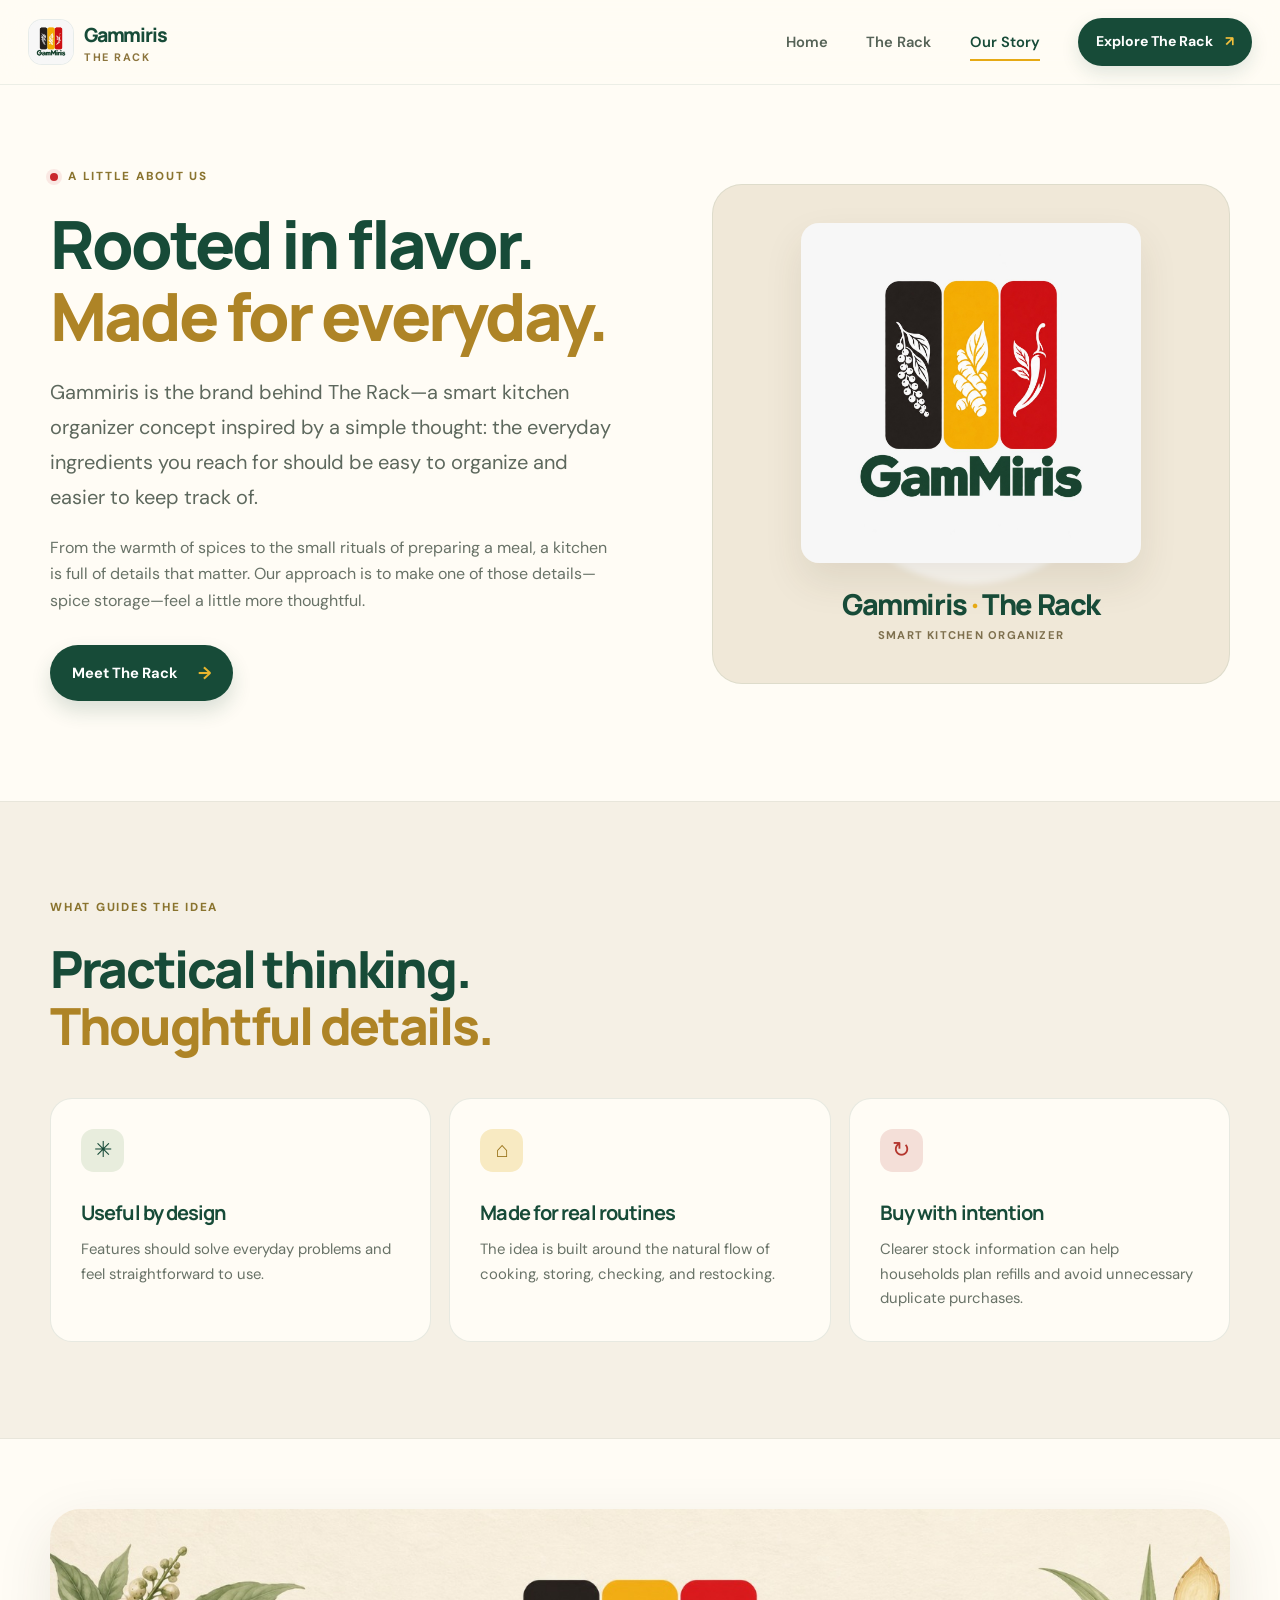
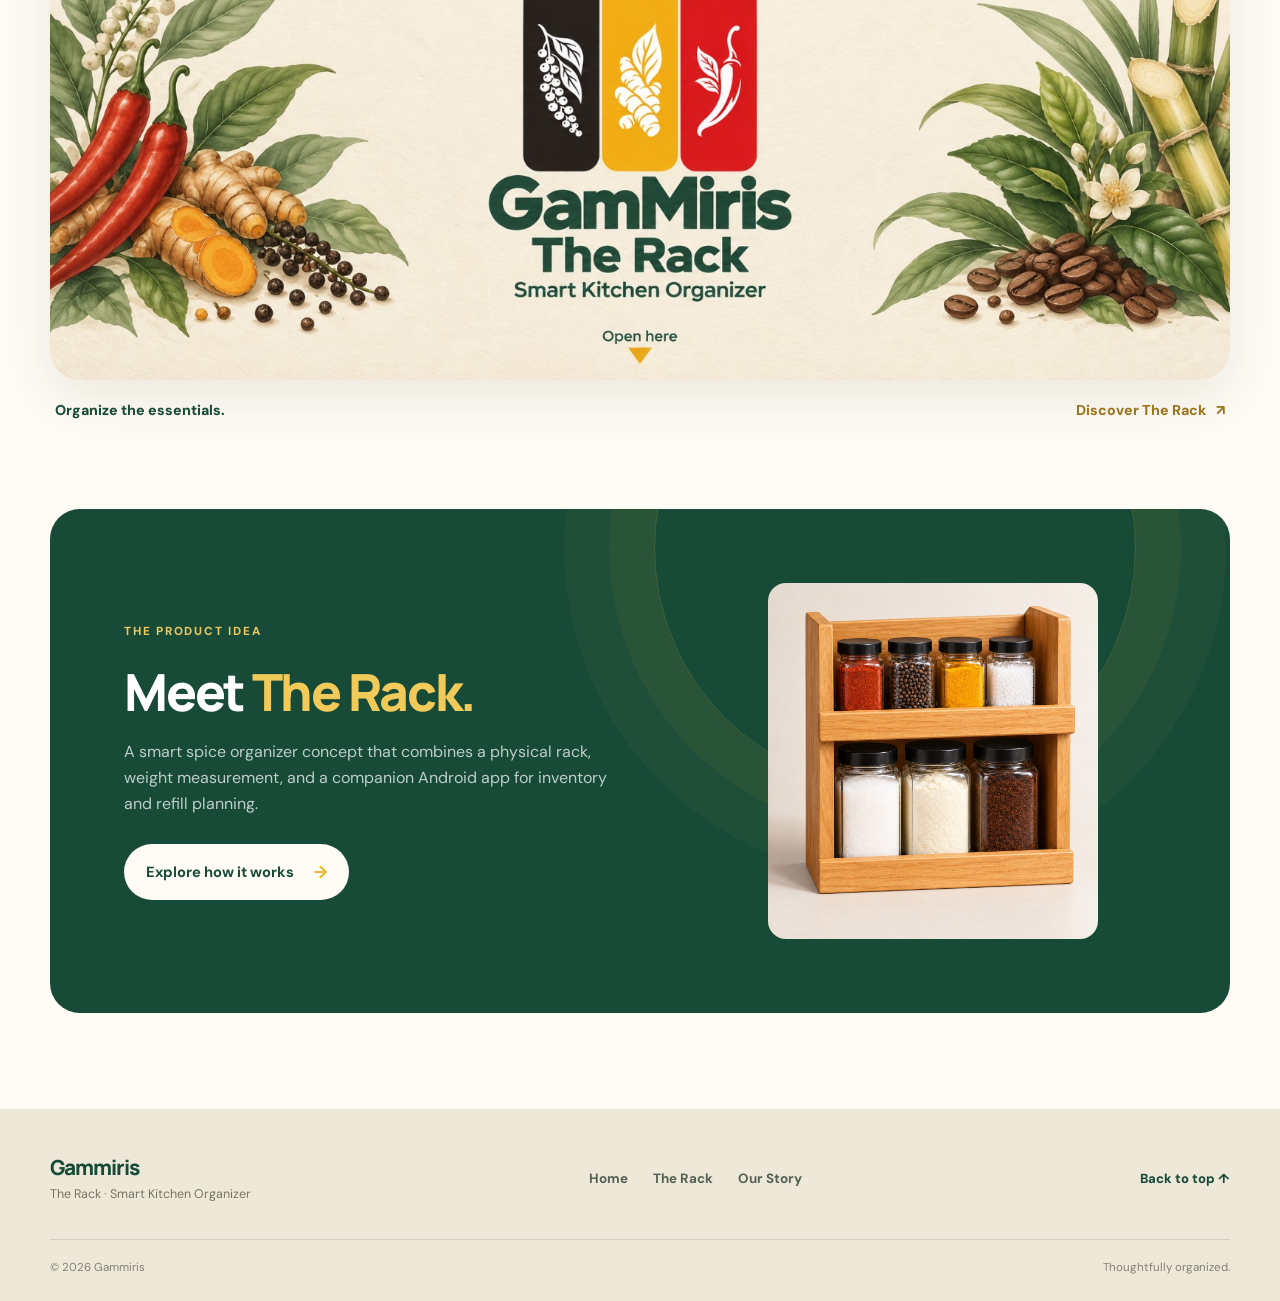
==== about.html @ 61600fb3 "Add Gammiris website" ====
<!doctype html>
<html lang="en">
<head>
  <meta charset="utf-8">
  <meta name="viewport" content="width=device-width, initial-scale=1">
  <meta name="theme-color" content="#f5f0e5">
  <meta name="description" content="Get to know Gammiris, the brand behind The Rack, a thoughtful smart kitchen organizer concept.">
  <title>Our Story — Gammiris | The Rack</title>
  <link rel="icon" type="image/jpeg" href="assets/gammiris-logo.jpeg">
  <link rel="preconnect" href="https://fonts.googleapis.com">
  <link rel="preconnect" href="https://fonts.gstatic.com" crossorigin>
  <link href="https://fonts.googleapis.com/css2?family=DM+Sans:wght@400;500;600;700&family=Manrope:wght@400;500;600;700;800&display=swap" rel="stylesheet">
  <link rel="stylesheet" href="styles.css">
  <script src="script.js" defer></script>
</head>
<body>
  <a class="skip-link" href="#main">Skip to content</a>
  <header class="site-header"><div class="nav-shell"><a class="brand" href="index.html" aria-label="Gammiris, home"><span class="brand-symbol"><img src="assets/gammiris-logo.jpeg" alt="" /></span><span class="brand-copy"><strong>Gammiris</strong><small>The Rack</small></span></a><button class="menu-toggle" type="button" aria-label="Open navigation" aria-expanded="false" aria-controls="site-nav"><span></span><span></span></button><nav class="site-nav" id="site-nav" aria-label="Main navigation"><a class="nav-link" href="index.html">Home</a><a class="nav-link" href="product.html">The Rack</a><a class="nav-link active" aria-current="page" href="about.html">Our Story</a><a class="nav-cta" href="product.html">Explore The Rack <span aria-hidden="true">↗</span></a></nav></div></header>

  <main id="main">
    <section class="story-hero container section-space">
      <div class="story-copy reveal"><p class="eyebrow"><span class="eyebrow-dot"></span> A little about us</p><h1>Rooted in flavor.<br><em>Made for everyday.</em></h1><p class="lead">Gammiris is the brand behind The Rack—a smart kitchen organizer concept inspired by a simple thought: the everyday ingredients you reach for should be easy to organize and easier to keep track of.</p><p>From the warmth of spices to the small rituals of preparing a meal, a kitchen is full of details that matter. Our approach is to make one of those details—spice storage—feel a little more thoughtful.</p><a class="button button-primary" href="product.html">Meet The Rack <span aria-hidden="true">→</span></a></div>
      <div class="story-logo-card reveal"><span class="logo-glow"></span><img src="assets/gammiris-logo.jpeg" alt="Gammiris brand logo with black, golden yellow and red panels and spice-inspired illustrations"><p>Gammiris <span>·</span> The Rack</p><small>Smart Kitchen Organizer</small></div>
    </section>

    <section class="values-section"><div class="container section-space"><div class="section-heading reveal"><p class="eyebrow">What guides the idea</p><h2>Practical thinking.<br><em>Thoughtful details.</em></h2></div><div class="values-grid"><article class="value-card reveal"><span class="value-symbol">✳</span><h3>Useful by design</h3><p>Features should solve everyday problems and feel straightforward to use.</p></article><article class="value-card reveal"><span class="value-symbol">⌂</span><h3>Made for real routines</h3><p>The idea is built around the natural flow of cooking, storing, checking, and restocking.</p></article><article class="value-card reveal"><span class="value-symbol">↻</span><h3>Buy with intention</h3><p>Clearer stock information can help households plan refills and avoid unnecessary duplicate purchases.</p></article></div></div></section>

    <section class="story-banner container section-space reveal"><img src="assets/gammiris-banner.jpeg" alt="Gammiris — The Rack, surrounded by botanical and spice illustrations"><div class="story-banner-caption"><span>Organize the essentials.</span><a href="product.html">Discover The Rack <span aria-hidden="true">↗</span></a></div></section>

    <section class="closing-section container section-space reveal"><div class="closing-card closing-card-simple"><div class="closing-copy"><p class="eyebrow eyebrow-light">The product idea</p><h2>Meet <em>The Rack.</em></h2><p>A smart spice organizer concept that combines a physical rack, weight measurement, and a companion Android app for inventory and refill planning.</p><a class="button button-light" href="product.html#how-it-works">Explore how it works <span aria-hidden="true">→</span></a></div><div class="closing-product"><img src="assets/the-rack.jpeg" alt="Wooden spice rack with clear spice jars"></div></div></section>
  </main>

  <footer class="site-footer"><div class="container footer-main"><a class="footer-brand" href="index.html"><strong>Gammiris</strong><span>The Rack · Smart Kitchen Organizer</span></a><nav class="footer-nav" aria-label="Footer navigation"><a href="index.html">Home</a><a href="product.html">The Rack</a><a href="about.html">Our Story</a></nav><a class="back-top" href="#main">Back to top ↑</a></div><div class="container footer-bottom"><span>© <span data-year></span> Gammiris</span><span>Thoughtfully organized.</span></div></footer>
</body>
</html>
---- styles.css ----
:root {
  --cream: #f5f0e5;
  --paper: #fffcf5;
  --paper-deep: #eee5d3;
  --green: #174b38;
  --green-2: #2d6c4c;
  --leaf: #6f8a51;
  --gold: #e6a914;
  --red: #c9272c;
  --ink: #1f2d24;
  --muted: #687267;
  --line: rgba(23, 75, 56, .15);
  --shadow: 0 18px 55px rgba(54, 46, 29, .10);
  --radius-xl: 30px;
  --radius-lg: 22px;
  --container: 1180px;
}

* { box-sizing: border-box; }
html { scroll-behavior: smooth; scroll-padding-top: 100px; }
body { margin: 0; color: var(--ink); background: var(--paper); font-family: 'DM Sans', sans-serif; font-size: 16px; line-height: 1.65; -webkit-font-smoothing: antialiased; }
img { display: block; max-width: 100%; }
a { color: inherit; text-decoration: none; }
button, a { -webkit-tap-highlight-color: transparent; }
button { font: inherit; }
::selection { color: white; background: var(--green); }
.container { width: min(var(--container), calc(100% - 56px)); margin-inline: auto; }
.section-space { padding-block: 96px; }
.skip-link { position: fixed; z-index: 1000; top: 10px; left: 10px; padding: 12px 16px; color: white; background: var(--green); border-radius: 8px; transform: translateY(-150%); }
.skip-link:focus { transform: translateY(0); }

/* Navigation */
.site-header { position: sticky; z-index: 100; top: 0; background: rgba(255,252,245,.91); border-bottom: 1px solid rgba(23,75,56,.08); backdrop-filter: blur(18px); }
.nav-shell { width: min(1320px, calc(100% - 56px)); min-height: 84px; margin-inline: auto; display: flex; align-items: center; justify-content: space-between; gap: 28px; }
.brand { display: inline-flex; align-items: center; gap: 10px; min-width: max-content; }
.brand-symbol { width: 46px; height: 46px; overflow: hidden; display: grid; place-items: center; background: white; border-radius: 14px; border: 1px solid rgba(23,75,56,.1); }
.brand-symbol img { width: 100%; height: 100%; object-fit: cover; }
.brand-copy { display: grid; line-height: 1.18; }
.brand-copy strong { font: 800 1.22rem 'Manrope', sans-serif; color: var(--green); letter-spacing: -.06em; }
.brand-copy small { margin-top: 3px; color: #8c753d; font-weight: 700; font-size: .68rem; letter-spacing: .14em; text-transform: uppercase; }
.site-nav { display: flex; align-items: center; gap: clamp(20px, 3vw, 42px); }
.nav-link { position: relative; padding-block: 9px; color: #566357; font-weight: 600; font-size: .92rem; transition: color .2s ease; }
.nav-link::after { content: ''; position: absolute; height: 2px; left: 0; right: 100%; bottom: 2px; background: var(--gold); transition: right .25s ease; }
.nav-link:hover, .nav-link.active { color: var(--green); }
.nav-link:hover::after, .nav-link.active::after { right: 0; }
.nav-cta { display: inline-flex; align-items: center; gap: 12px; background: var(--green); color: white; padding: 12px 18px; border-radius: 999px; font-size: .88rem; font-weight: 700; box-shadow: 0 7px 18px rgba(23,75,56,.13); transition: transform .2s ease, background .2s ease; }
.nav-cta:hover { transform: translateY(-2px); background: #0f3e2e; }
.nav-cta span { color: #f2bf3c; }
.menu-toggle { display: none; width: 46px; height: 46px; border: 1px solid var(--line); border-radius: 50%; background: var(--paper); cursor: pointer; padding: 0; }
.menu-toggle span { display: block; width: 18px; height: 2px; background: var(--green); margin: 5px auto; transition: transform .2s ease; }

/* Type and shared UI */
h1, h2, h3, p { margin-top: 0; }
h1, h2, h3 { font-family: 'Manrope', sans-serif; letter-spacing: -.045em; }
h1 { margin-bottom: 24px; color: var(--green); font-size: clamp(2.7rem, 5.2vw, 5.1rem); line-height: 1.07; font-weight: 800; }
h2 { color: var(--green); font-size: clamp(2.15rem, 4vw, 3.55rem); line-height: 1.12; font-weight: 800; margin-bottom: 18px; }
h3 { color: var(--green); font-size: 1.25rem; line-height: 1.25; margin-bottom: 12px; }
h1 em, h2 em { font-style: normal; color: #ae8426; }
.lead { max-width: 600px; color: #5d685d; font-size: clamp(1.08rem, 1.6vw, 1.25rem); line-height: 1.75; }
.eyebrow { display: flex; align-items: center; gap: 10px; margin-bottom: 22px; color: #8a742f; text-transform: uppercase; font-size: .73rem; font-weight: 800; letter-spacing: .15em; }
.eyebrow-dot { display: inline-block; width: 8px; height: 8px; background: var(--red); border-radius: 50%; box-shadow: 0 0 0 4px rgba(201,39,44,.09); }
.button-row { display: flex; flex-wrap: wrap; align-items: center; gap: 22px; margin-top: 30px; }
.button { display: inline-flex; min-height: 52px; align-items: center; justify-content: center; gap: 20px; padding: 14px 22px; border-radius: 999px; font-weight: 700; font-size: .92rem; transition: transform .2s ease, box-shadow .2s ease, background .2s ease; }
.button:hover { transform: translateY(-3px); }
.button-primary { color: white; background: var(--green); box-shadow: 0 10px 20px rgba(23,75,56,.16); }
.button-primary:hover { background: #103e2d; box-shadow: 0 14px 25px rgba(23,75,56,.2); }
.button-primary span, .button-light span { color: #e8b62e; font-size: 1.08rem; }
.button-light { color: var(--green); background: var(--paper); }
.button-light:hover { box-shadow: 0 12px 26px rgba(0,0,0,.15); }
.text-link { display: inline-flex; align-items: center; gap: 9px; color: var(--green); font-weight: 700; font-size: .93rem; }
.text-link span { transition: transform .2s ease; }
.text-link:hover span { transform: translate(3px,-3px); }
.micro-note { display: flex; align-items: center; gap: 12px; margin-top: 42px; color: #838576; font-size: .76rem; letter-spacing: .015em; }
.micro-line { width: 34px; height: 1px; background: var(--gold); }

/* Home */
.masthead { padding-top: 24px; }
.banner-link { position: relative; display: block; overflow: hidden; border-radius: var(--radius-xl); background: var(--cream); box-shadow: var(--shadow); isolation: isolate; }
.banner-image { width: 100%; height: auto; }
.banner-link::after { content: ''; position: absolute; inset: 0; border: 1px solid rgba(255,255,255,.55); border-radius: inherit; pointer-events: none; }
.banner-hint { position: absolute; right: 18px; bottom: 16px; display: inline-flex; align-items: center; gap: 10px; border: 1px solid rgba(23,75,56,.1); border-radius: 999px; background: rgba(255,252,245,.9); padding: 9px 14px; color: var(--green); font-size: .78rem; font-weight: 700; opacity: 0; transform: translateY(5px); transition: opacity .2s, transform .2s; }
.banner-link:hover .banner-hint, .banner-link:focus-visible .banner-hint { opacity: 1; transform: translateY(0); }
.intro-section { display: grid; grid-template-columns: 1.04fr .96fr; align-items: center; gap: clamp(42px, 7vw, 100px); }
.intro-copy { padding-block: 14px; }
.intro-visual { position: relative; min-height: 490px; display: grid; place-items: center; }
.visual-wash { position: absolute; width: 82%; height: 85%; border-radius: 48% 52% 43% 57% / 44% 39% 61% 56%; background: #e8dec9; transform: rotate(-7deg); }
.rack-cutout { position: relative; z-index: 1; width: 100%; max-height: 510px; object-fit: contain; border-radius: 18px; mix-blend-mode: multiply; }
.image-caption { position: absolute; z-index: 2; right: -5px; bottom: 24px; display: flex; align-items: center; gap: 12px; padding: 14px 20px 14px 14px; background: var(--paper); border: 1px solid rgba(23,75,56,.08); border-radius: 16px; box-shadow: var(--shadow); }
.caption-mark { width: 37px; height: 37px; display: grid; place-items: center; color: var(--green); background: #e9eddc; border-radius: 11px; font-size: 1.25rem; }
.image-caption strong, .image-caption small { display: block; }
.image-caption strong { color: var(--green); font-size: .88rem; }
.image-caption small { color: var(--muted); font-size: .73rem; }
.features-band { background: var(--cream); border-block: 1px solid rgba(23,75,56,.06); }
.section-heading { max-width: 650px; margin-bottom: 44px; }
.section-heading > p:last-child { max-width: 500px; color: var(--muted); font-size: 1.06rem; margin-bottom: 0; }
.feature-grid { display: grid; grid-template-columns: repeat(3, 1fr); gap: 18px; }
.feature-card { position: relative; min-height: 330px; padding: 30px; background: var(--paper); border: 1px solid rgba(23,75,56,.1); border-radius: var(--radius-lg); overflow: hidden; transition: transform .25s ease, box-shadow .25s ease; }
.feature-card:hover { transform: translateY(-6px); box-shadow: var(--shadow); }
.feature-number { position: absolute; top: 25px; right: 27px; color: #c0bba9; font-size: .75rem; font-weight: 800; letter-spacing: .12em; }
.feature-icon { position: relative; width: 54px; height: 54px; margin-bottom: 32px; border-radius: 17px; background: #eaf0df; }
.feature-icon::before, .feature-icon::after, .feature-icon span { content: ''; position: absolute; display: block; border: 2px solid var(--green-2); }
.icon-scale::before { width: 26px; height: 23px; bottom: 12px; left: 12px; border-radius: 5px 5px 8px 8px; }
.icon-scale::after { width: 15px; height: 8px; top: 12px; left: 17px; border-radius: 8px 8px 0 0; border-bottom: 0; }
.icon-scale span { width: 2px; height: 7px; border: 0; background: var(--gold); left: 26px; top: 17px; transform: rotate(30deg); }
.icon-bell::before { width: 19px; height: 23px; left: 16px; top: 13px; border-radius: 12px 12px 5px 5px; }
.icon-bell::after { width: 27px; height: 3px; left: 13px; bottom: 11px; border-radius: 3px; background: var(--green-2); }
.icon-bell span { width: 6px; height: 6px; bottom: 7px; left: 24px; border-radius: 50%; background: var(--gold); }
.icon-list::before { width: 26px; height: 30px; top: 11px; left: 14px; border-radius: 4px; }
.icon-list::after { width: 12px; height: 2px; left: 21px; top: 21px; background: var(--gold); border: 0; box-shadow: 0 7px 0 var(--gold), 0 14px 0 var(--gold); }
.icon-list span { width: 3px; height: 2px; left: 18px; top: 21px; border: 0; background: var(--green-2); box-shadow: 0 7px 0 var(--green-2), 0 14px 0 var(--green-2); }
.feature-card p { color: var(--muted); font-size: .93rem; }
.card-link { display: inline-flex; align-items: center; gap: 12px; margin-top: 10px; color: var(--green); font-size: .84rem; font-weight: 800; }
.card-link span { color: #a87c15; transition: transform .2s ease; }
.card-link:hover span { transform: translateX(4px); }
.closing-section { padding-top: 76px; }
.closing-card { position: relative; display: grid; grid-template-columns: 1.15fr .85fr; align-items: center; gap: 28px; overflow: hidden; min-height: 390px; padding: clamp(32px, 5.8vw, 76px); color: white; background: var(--green); border-radius: var(--radius-xl); }
.closing-card::before { content: ''; position: absolute; width: 480px; height: 480px; right: 8%; top: -40%; border-radius: 50%; border: 1px solid rgba(242,191,60,.19); box-shadow: 0 0 0 45px rgba(242,191,60,.045), 0 0 0 90px rgba(242,191,60,.035); }
.closing-copy { position: relative; z-index: 2; max-width: 560px; }
.eyebrow-light { color: #eac65d; }
.closing-copy h2 { color: white; }
.closing-copy h2 em { color: #f2ca59; }
.closing-copy p:not(.eyebrow) { max-width: 510px; color: rgba(255,255,255,.72); }
.closing-copy .button { margin-top: 10px; }
.closing-art { position: relative; z-index: 1; min-height: 245px; display: grid; place-items: center; }
.closing-art img { z-index: 2; width: min(230px, 82%); border-radius: 26px; box-shadow: 0 20px 40px rgba(0,0,0,.22); transform: rotate(4deg); }
.art-circle { position: absolute; display: block; border: 1px solid rgba(255,255,255,.22); border-radius: 50%; }
.circle-one { width: 250px; height: 250px; }
.circle-two { width: 190px; height: 190px; border-color: rgba(242,191,60,.42); }
.art-leaf { position: absolute; color: #eac65d; font-size: 1.6rem; }
.leaf-one { top: 7px; right: 13%; }
.leaf-two { bottom: 22px; left: 10%; color: #e8754e; }

/* Product */
.product-hero { display: grid; grid-template-columns: .93fr 1.07fr; align-items: center; gap: clamp(40px, 7vw, 90px); padding-top: 76px; padding-bottom: 90px; }
.product-hero-copy .lead { max-width: 500px; }
.product-hero-image { position: relative; min-height: 500px; display: grid; place-items: center; }
.image-blob { position: absolute; width: 92%; height: 88%; border-radius: 47% 53% 55% 45% / 43% 45% 55% 57%; background: #efe5d3; transform: rotate(5deg); }
.product-hero-image > img { position: relative; z-index: 1; width: 100%; max-height: 590px; object-fit: contain; mix-blend-mode: multiply; border-radius: 14px; }
.floating-note { position: absolute; z-index: 3; left: -18px; bottom: 30px; display: flex; align-items: center; gap: 11px; padding: 15px 19px; border-radius: 16px; background: rgba(255,252,245,.97); border: 1px solid rgba(23,75,56,.1); box-shadow: var(--shadow); }
.note-dot { width: 10px; height: 10px; flex: none; background: #75a34c; border-radius: 50%; box-shadow: 0 0 0 5px rgba(117,163,76,.12); }
.floating-note strong, .floating-note small { display: block; }
.floating-note strong { color: var(--green); font-size: .86rem; }
.floating-note small { color: var(--muted); font-size: .72rem; }
.product-points { display: grid; gap: 10px; margin-top: 34px; color: #59695a; font-size: .88rem; font-weight: 600; }
.product-points span { display: flex; align-items: center; gap: 10px; }
.product-points i { display: grid; place-items: center; width: 21px; height: 21px; border-radius: 50%; font-style: normal; font-size: .7rem; color: var(--green); background: #e4ebd7; }
.product-feature-section { background: var(--cream); border-block: 1px solid rgba(23,75,56,.06); }
.centered { margin-inline: auto; text-align: center; }
.centered .eyebrow { justify-content: center; }
.centered > p:last-child { margin-inline: auto; }
.product-feature-grid { display: grid; grid-template-columns: repeat(3,1fr); border: 1px solid var(--line); border-radius: var(--radius-lg); overflow: hidden; background: rgba(255,252,245,.5); }
.product-feature { position: relative; padding: 34px clamp(22px, 3vw, 40px) 40px; min-height: 310px; }
.product-feature + .product-feature { border-left: 1px solid var(--line); }
.large-index { color: #b79b5e; font-weight: 800; letter-spacing: .1em; font-size: .74rem; }
.minimal-symbol { display: grid; place-items: center; width: 56px; height: 56px; margin-block: 27px; color: var(--green); background: #e8eddd; border-radius: 18px; font: 700 2rem 'Manrope',sans-serif; }
.symbol-stock { color: #9a741b; background: #f8eac2; }
.symbol-list { color: #ae332d; background: #f5dfd7; }
.product-feature p { margin-bottom: 0; color: var(--muted); font-size: .92rem; }
.how-section { display: grid; grid-template-columns: .78fr 1.22fr; gap: clamp(42px, 8vw, 120px); align-items: start; }
.how-intro { position: sticky; top: 130px; }
.how-intro p:not(.eyebrow) { color: var(--muted); }
.steps-list { border-top: 1px solid var(--line); }
.step { display: grid; grid-template-columns: 54px 1fr 25px; align-items: start; gap: 22px; padding: 25px 0; border-bottom: 1px solid var(--line); }
.step-number { color: #b28a29; font-size: .77rem; font-weight: 800; letter-spacing: .1em; padding-top: 3px; }
.step h3 { margin-bottom: 7px; }
.step p { margin-bottom: 0; color: var(--muted); font-size: .94rem; }
.step-arrow { padding-top: 3px; color: var(--green); font-size: 1.3rem; }
.faq-section { background: #f3f0e8; border-block: 1px solid rgba(23,75,56,.06); }
.faq-layout { display: grid; grid-template-columns: .8fr 1.2fr; gap: clamp(40px, 8vw, 120px); align-items: start; }
.faq-heading > p:last-child { color: var(--muted); }
.faq-list { border-top: 1px solid var(--line); }
.faq-list details { border-bottom: 1px solid var(--line); }
.faq-list summary { display: flex; align-items: center; justify-content: space-between; gap: 18px; padding: 23px 0; color: var(--green); font-weight: 800; cursor: pointer; list-style: none; }
.faq-list summary::-webkit-details-marker { display: none; }
.faq-list summary span { display: grid; place-items: center; flex: none; width: 28px; height: 28px; color: var(--green); background: #e2e8d7; border-radius: 50%; font-size: 1.2rem; transition: transform .2s ease; }
.faq-list details[open] summary span { transform: rotate(45deg); }
.faq-list details p { max-width: 620px; margin: -5px 45px 23px 0; color: #637063; font-size: .94rem; }
.product-cta { padding-block: 72px 96px; }
.product-cta-inner { display: flex; align-items: center; justify-content: space-between; gap: 32px; padding: clamp(32px, 5vw, 58px); background: var(--green); border-radius: var(--radius-xl); }
.product-cta h2 { margin-bottom: 0; color: white; }
.product-cta h2 em { color: #f2ca59; }

/* Story */
.story-hero { display: grid; grid-template-columns: 1.05fr .95fr; gap: clamp(40px, 7vw, 90px); align-items: center; padding-top: 82px; padding-bottom: 100px; }
.story-copy > p:not(.eyebrow):not(.lead) { max-width: 590px; color: var(--muted); margin-top: 20px; }
.story-copy .button { margin-top: 15px; }
.story-logo-card { position: relative; display: flex; flex-direction: column; align-items: center; justify-content: center; min-height: 490px; padding: 38px; overflow: hidden; border-radius: var(--radius-xl); border: 1px solid rgba(23,75,56,.08); background: #f0e8d8; }
.logo-glow { position: absolute; width: 300px; height: 300px; border-radius: 50%; background: rgba(255,255,255,.7); filter: blur(3px); }
.story-logo-card img { position: relative; width: min(340px, 90%); border-radius: 18px; box-shadow: 0 18px 38px rgba(69,57,31,.1); }
.story-logo-card p { position: relative; margin: 21px 0 2px; color: var(--green); font: 800 1.8rem 'Manrope',sans-serif; letter-spacing: -.05em; }
.story-logo-card p span { color: var(--gold); }
.story-logo-card small { position: relative; color: #7e704e; font-weight: 700; letter-spacing: .11em; text-transform: uppercase; font-size: .7rem; }
.values-section { background: var(--cream); border-block: 1px solid rgba(23,75,56,.06); }
.values-grid { display: grid; grid-template-columns: repeat(3,1fr); gap: 18px; }
.value-card { padding: 30px; border-radius: var(--radius-lg); background: var(--paper); border: 1px solid rgba(23,75,56,.1); }
.value-symbol { display: grid; place-items: center; width: 43px; height: 43px; margin-bottom: 28px; border-radius: 13px; color: var(--green); background: #e8eddd; font-size: 1.35rem; }
.value-card:nth-child(2) .value-symbol { color: #9a741b; background: #f8eac2; }
.value-card:nth-child(3) .value-symbol { color: #b4362e; background: #f4dfd8; }
.value-card p { margin-bottom: 0; color: var(--muted); font-size: .93rem; }
.story-banner { padding-top: 70px; padding-bottom: 10px; }
.story-banner img { width: 100%; border-radius: var(--radius-xl); box-shadow: var(--shadow); }
.story-banner-caption { display: flex; align-items: center; justify-content: space-between; gap: 18px; padding: 19px 5px 0; color: var(--green); font-size: .89rem; font-weight: 800; }
.story-banner-caption a { color: #9b741d; }
.story-banner-caption a span { margin-left: 7px; }
.closing-card-simple { grid-template-columns: 1fr .8fr; }
.closing-product { position: relative; z-index: 1; }
.closing-product img { width: min(330px,100%); margin-inline: auto; border-radius: 18px; mix-blend-mode: screen; }

/* Footer */
.site-footer { padding-top: 44px; background: #eee8d9; }
.footer-main { display: flex; align-items: center; justify-content: space-between; gap: 25px; padding-bottom: 34px; }
.footer-brand { display: grid; gap: 3px; }
.footer-brand strong { color: var(--green); font: 800 1.3rem 'Manrope',sans-serif; letter-spacing: -.05em; }
.footer-brand span { color: #777664; font-size: .78rem; }
.footer-nav { display: flex; flex-wrap: wrap; gap: 25px; color: #526253; font-size: .84rem; font-weight: 700; }
.footer-nav a:hover, .back-top:hover { color: #9a741b; }
.back-top { color: var(--green); font-size: .82rem; font-weight: 800; }
.footer-bottom { display: flex; justify-content: space-between; gap: 20px; padding-block: 18px 24px; border-top: 1px solid rgba(23,75,56,.13); color: #828171; font-size: .72rem; }

/* Scroll reveal */
.reveal { opacity: 0; transform: translateY(18px); transition: opacity .65s ease, transform .65s cubic-bezier(.2,.75,.25,1); }
.reveal.is-visible { opacity: 1; transform: translateY(0); }
@media (prefers-reduced-motion: reduce) {
  *, *::before, *::after { scroll-behavior: auto !important; animation-duration: .01ms !important; transition-duration: .01ms !important; }
  .reveal { opacity: 1; transform: none; }
}

/* Responsive */
@media (max-width: 900px) {
  .container, .nav-shell { width: min(100% - 40px, var(--container)); }
  .section-space { padding-block: 76px; }
  .intro-section, .product-hero, .story-hero { grid-template-columns: 1fr 1fr; gap: 34px; }
  .intro-visual { min-height: 400px; }
  .product-hero-image { min-height: 420px; }
  .story-logo-card { min-height: 400px; }
  .how-section, .faq-layout { gap: 42px; }
  .feature-card { padding: 25px; }
  .feature-grid, .product-feature-grid, .values-grid { gap: 12px; }
  .product-feature { padding-inline: 22px; }
}
@media (max-width: 700px) {
  .container, .nav-shell { width: calc(100% - 32px); }
  .nav-shell { min-height: 72px; }
  .brand-symbol { width: 40px; height: 40px; border-radius: 12px; }
  .brand-copy strong { font-size: 1.1rem; }
  .menu-toggle { display: block; position: relative; z-index: 102; }
  .menu-toggle[aria-expanded="true"] span:first-child { transform: translateY(3.5px) rotate(45deg); }
  .menu-toggle[aria-expanded="true"] span:last-child { transform: translateY(-3.5px) rotate(-45deg); }
  .site-nav { position: absolute; top: calc(100% + 1px); left: 0; right: 0; display: flex; flex-direction: column; align-items: stretch; gap: 4px; padding: 14px 20px 22px; border-bottom: 1px solid var(--line); background: rgba(255,252,245,.98); box-shadow: 0 18px 28px rgba(27,45,31,.09); opacity: 0; pointer-events: none; transform: translateY(-8px); transition: opacity .2s, transform .2s; }
  .site-nav.is-open { opacity: 1; pointer-events: auto; transform: translateY(0); }
  .nav-link { padding: 12px 8px; }
  .nav-link::after { display: none; }
  .nav-cta { justify-content: center; margin-top: 8px; }
  .masthead { width: 100%; padding-top: 0; }
  .banner-link { border-radius: 0; }
  .banner-hint { display: none; }
  .section-space { padding-block: 62px; }
  h1 { font-size: clamp(2.5rem, 12vw, 3.6rem); }
  h2 { font-size: clamp(2.05rem, 9vw, 2.8rem); }
  .intro-section, .product-hero, .story-hero { grid-template-columns: 1fr; gap: 30px; }
  .intro-section { padding-top: 54px; }
  .intro-visual { min-height: 340px; order: -1; margin-inline: 6px; }
  .rack-cutout { max-height: 400px; }
  .image-caption { right: -4px; bottom: 7px; }
  .micro-note { margin-top: 28px; }
  .feature-grid, .product-feature-grid, .values-grid { grid-template-columns: 1fr; }
  .feature-card { min-height: 0; padding: 27px; }
  .feature-icon { margin-bottom: 24px; }
  .closing-card, .closing-card-simple { grid-template-columns: 1fr; padding: 32px 25px; }
  .closing-art { min-height: 210px; }
  .closing-art img { width: 180px; }
  .closing-card::before { right: -15%; top: 30%; }
  .product-hero { padding-top: 60px; }
  .product-hero-image { min-height: 330px; order: -1; margin-inline: 6px; }
  .product-hero-image > img { max-height: 400px; }
  .floating-note { left: -5px; bottom: 12px; }
  .product-feature { min-height: 0; padding: 26px; }
  .product-feature + .product-feature { border-left: 0; border-top: 1px solid var(--line); }
  .minimal-symbol { margin-block: 18px; }
  .how-section, .faq-layout { grid-template-columns: 1fr; gap: 34px; }
  .how-intro { position: static; }
  .step { grid-template-columns: 35px 1fr 20px; gap: 14px; }
  .product-cta-inner { flex-direction: column; align-items: flex-start; padding: 32px 25px; }
  .story-hero { padding-top: 54px; }
  .story-logo-card { order: -1; min-height: 350px; padding: 26px; }
  .story-logo-card img { width: min(260px, 86%); }
  .story-banner { padding-top: 40px; }
  .story-banner img { border-radius: 18px; }
  .story-banner-caption { align-items: flex-start; flex-direction: column; gap: 6px; }
  .footer-main { align-items: flex-start; flex-direction: column; }
  .footer-nav { gap: 18px; }
  .footer-bottom { font-size: .69rem; }
}
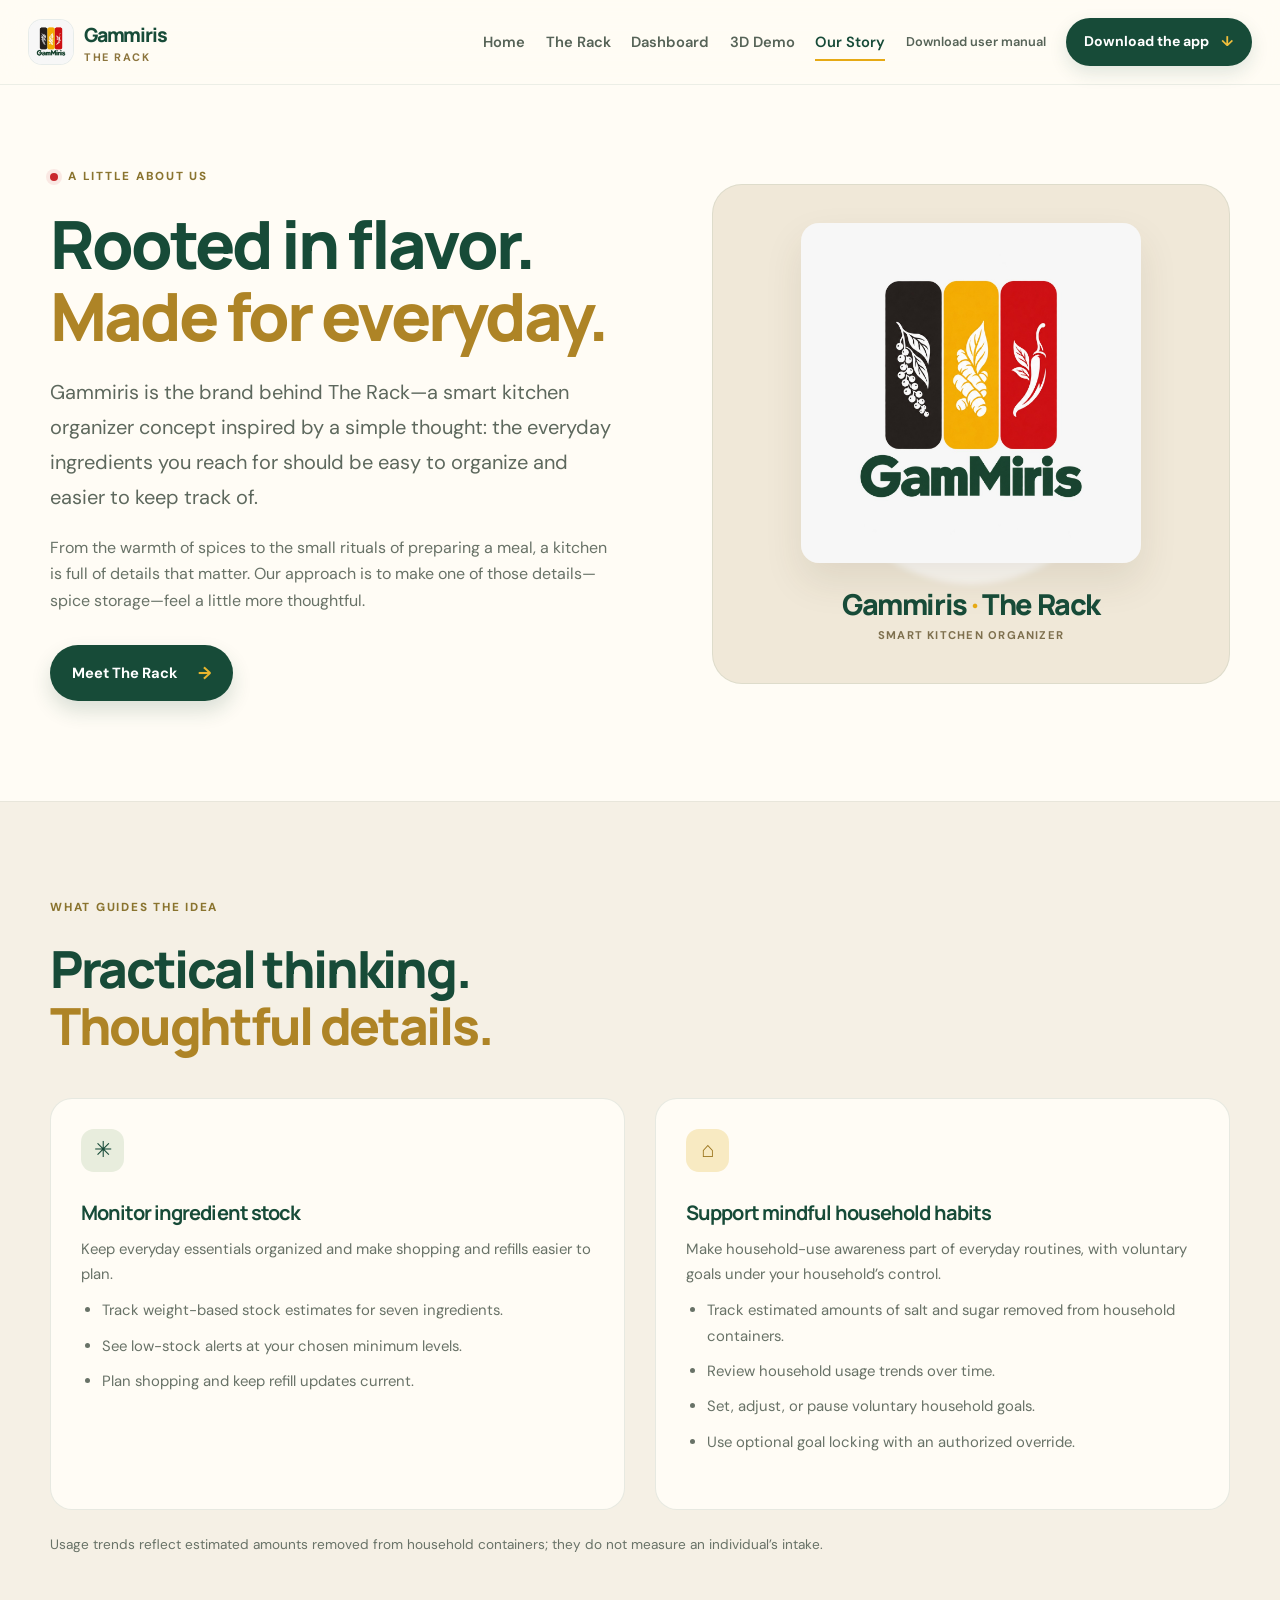
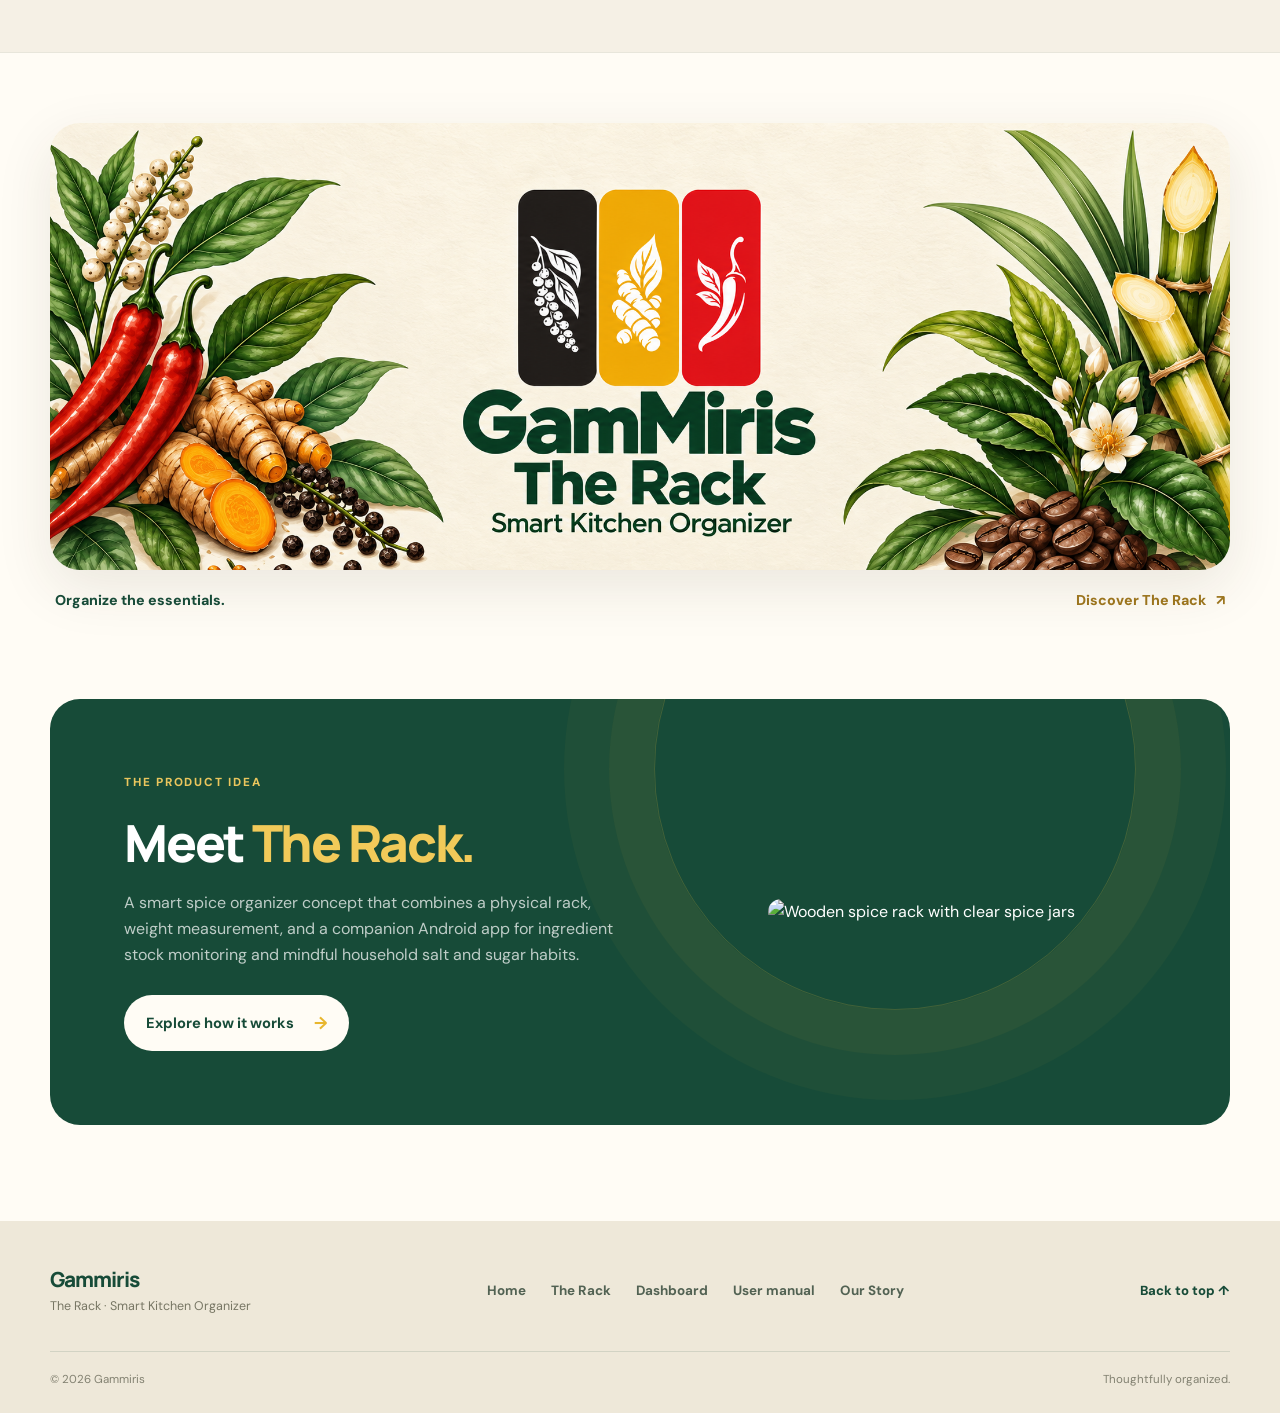
==== commit e4a03af5: "New Web V1" ====
--- a/about.html
+++ b/about.html
@@ -15,7 +15,7 @@
 </head>
 <body>
   <a class="skip-link" href="#main">Skip to content</a>
-  <header class="site-header"><div class="nav-shell"><a class="brand" href="index.html" aria-label="Gammiris, home"><span class="brand-symbol"><img src="assets/gammiris-logo.jpeg" alt="" /></span><span class="brand-copy"><strong>Gammiris</strong><small>The Rack</small></span></a><button class="menu-toggle" type="button" aria-label="Open navigation" aria-expanded="false" aria-controls="site-nav"><span></span><span></span></button><nav class="site-nav" id="site-nav" aria-label="Main navigation"><a class="nav-link" href="index.html">Home</a><a class="nav-link" href="product.html">The Rack</a><a class="nav-link active" aria-current="page" href="about.html">Our Story</a><a class="nav-cta" href="product.html">Explore The Rack <span aria-hidden="true">↗</span></a></nav></div></header>
+  <header class="site-header"><div class="nav-shell"><a class="brand" href="index.html" aria-label="Gammiris, home"><span class="brand-symbol"><img src="assets/gammiris-logo.jpeg" alt="" /></span><span class="brand-copy"><strong>Gammiris</strong><small>The Rack</small></span></a><button class="menu-toggle" type="button" aria-label="Open navigation" aria-expanded="false" aria-controls="site-nav"><span></span><span></span></button><nav class="site-nav" id="site-nav" aria-label="Main navigation"><a class="nav-link" href="index.html">Home</a><a class="nav-link" href="product.html">The Rack</a><a class="nav-link" href="dashboard.html">Dashboard</a><a class="nav-link" href="demo.html">3D Demo</a><a class="nav-link active" aria-current="page" href="about.html">Our Story</a><a class="nav-link manual-nav" href="downloads/GamMiris_The_Rack_User_Manual.pdf" download="GamMiris_The_Rack_User_Manual.pdf">Download user manual</a><a class="nav-cta" href="downloads/GamMiris_The_rack.apk" download="GamMiris_The_rack.apk">Download the app <span aria-hidden="true">↓</span></a></nav></div></header>
 
   <main id="main">
     <section class="story-hero container section-space">
@@ -23,13 +23,13 @@
       <div class="story-logo-card reveal"><span class="logo-glow"></span><img src="assets/gammiris-logo.jpeg" alt="Gammiris brand logo with black, golden yellow and red panels and spice-inspired illustrations"><p>Gammiris <span>·</span> The Rack</p><small>Smart Kitchen Organizer</small></div>
     </section>
 
-    <section class="values-section"><div class="container section-space"><div class="section-heading reveal"><p class="eyebrow">What guides the idea</p><h2>Practical thinking.<br><em>Thoughtful details.</em></h2></div><div class="values-grid"><article class="value-card reveal"><span class="value-symbol">✳</span><h3>Useful by design</h3><p>Features should solve everyday problems and feel straightforward to use.</p></article><article class="value-card reveal"><span class="value-symbol">⌂</span><h3>Made for real routines</h3><p>The idea is built around the natural flow of cooking, storing, checking, and restocking.</p></article><article class="value-card reveal"><span class="value-symbol">↻</span><h3>Buy with intention</h3><p>Clearer stock information can help households plan refills and avoid unnecessary duplicate purchases.</p></article></div></div></section>
+    <section class="values-section"><div class="container section-space"><div class="section-heading reveal"><p class="eyebrow">What guides the idea</p><h2>Practical thinking.<br><em>Thoughtful details.</em></h2></div><div class="purpose-grid"><article class="value-card reveal"><span class="value-symbol" aria-hidden="true">✳</span><h3>Monitor ingredient stock</h3><p>Keep everyday essentials organized and make shopping and refills easier to plan.</p><ul class="purpose-list"><li>Track weight-based stock estimates for seven ingredients.</li><li>See low-stock alerts at your chosen minimum levels.</li><li>Plan shopping and keep refill updates current.</li></ul></article><article class="value-card reveal"><span class="value-symbol" aria-hidden="true">⌂</span><h3>Support mindful household habits</h3><p>Make household-use awareness part of everyday routines, with voluntary goals under your household’s control.</p><ul class="purpose-list"><li>Track estimated amounts of salt and sugar removed from household containers.</li><li>Review household usage trends over time.</li><li>Set, adjust, or pause voluntary household goals.</li><li>Use optional goal locking with an authorized override.</li></ul></article></div><p class="awareness-note">Usage trends reflect estimated amounts removed from household containers; they do not measure an individual’s intake.</p></div></section>
 
-    <section class="story-banner container section-space reveal"><img src="assets/gammiris-banner.jpeg" alt="Gammiris — The Rack, surrounded by botanical and spice illustrations"><div class="story-banner-caption"><span>Organize the essentials.</span><a href="product.html">Discover The Rack <span aria-hidden="true">↗</span></a></div></section>
+    <section class="story-banner container section-space reveal"><img src="assets/gammiris-banner.png" alt="Gammiris — The Rack, surrounded by botanical and spice illustrations"><div class="story-banner-caption"><span>Organize the essentials.</span><a href="product.html">Discover The Rack <span aria-hidden="true">↗</span></a></div></section>
 
-    <section class="closing-section container section-space reveal"><div class="closing-card closing-card-simple"><div class="closing-copy"><p class="eyebrow eyebrow-light">The product idea</p><h2>Meet <em>The Rack.</em></h2><p>A smart spice organizer concept that combines a physical rack, weight measurement, and a companion Android app for inventory and refill planning.</p><a class="button button-light" href="product.html#how-it-works">Explore how it works <span aria-hidden="true">→</span></a></div><div class="closing-product"><img src="assets/the-rack.jpeg" alt="Wooden spice rack with clear spice jars"></div></div></section>
+    <section class="closing-section container section-space reveal"><div class="closing-card closing-card-simple"><div class="closing-copy"><p class="eyebrow eyebrow-light">The product idea</p><h2>Meet <em>The Rack.</em></h2><p>A smart spice organizer concept that combines a physical rack, weight measurement, and a companion Android app for ingredient stock monitoring and mindful household salt and sugar habits.</p><a class="button button-light" href="product.html#how-it-works">Explore how it works <span aria-hidden="true">→</span></a></div><div class="closing-product"><img src="assets/the-rack.png" alt="Wooden spice rack with clear spice jars"></div></div></section>
   </main>
 
-  <footer class="site-footer"><div class="container footer-main"><a class="footer-brand" href="index.html"><strong>Gammiris</strong><span>The Rack · Smart Kitchen Organizer</span></a><nav class="footer-nav" aria-label="Footer navigation"><a href="index.html">Home</a><a href="product.html">The Rack</a><a href="about.html">Our Story</a></nav><a class="back-top" href="#main">Back to top ↑</a></div><div class="container footer-bottom"><span>© <span data-year></span> Gammiris</span><span>Thoughtfully organized.</span></div></footer>
+  <footer class="site-footer"><div class="container footer-main"><a class="footer-brand" href="index.html"><strong>Gammiris</strong><span>The Rack · Smart Kitchen Organizer</span></a><nav class="footer-nav" aria-label="Footer navigation"><a href="index.html">Home</a><a href="product.html">The Rack</a><a href="dashboard.html">Dashboard</a><a href="downloads/GamMiris_The_Rack_User_Manual.pdf" download="GamMiris_The_Rack_User_Manual.pdf">User manual</a><a href="about.html">Our Story</a></nav><a class="back-top" href="#main">Back to top ↑</a></div><div class="container footer-bottom"><span>© <span data-year></span> Gammiris</span><span>Thoughtfully organized.</span></div></footer>
 </body>
 </html>
--- a/styles.css
+++ b/styles.css
@@ -291,3 +291,20 @@
   .footer-nav { gap: 18px; }
   .footer-bottom { font-size: .69rem; }
 }
+
+/* Dashboard and updated product details */
+.site-nav{gap:clamp(12px,1.6vw,24px)}.nav-link{white-space:nowrap}.nav-shell{gap:18px}.nav-cta{white-space:nowrap}.manual-nav{font-size:.8rem}.purpose-grid,.dashboard-overview{display:grid;grid-template-columns:1fr 1fr;gap:30px}.updated-feature-grid{display:grid;grid-template-columns:repeat(3,1fr);gap:20px}.updated-feature-grid .feature-card{min-height:0}.dashboard-intro{max-width:1000px;padding-bottom:60px}.dashboard-intro .lead{max-width:680px}.dashboard-overview{align-items:center;gap:70px}.dashboard-placeholder{min-height:440px;background:var(--cream);border:1px solid var(--line);border-radius:30px;padding:40px;text-align:center;display:flex;flex-direction:column;justify-content:center}.dashboard-placeholder h2{font-size:2.6rem}.placeholder-icon{font-size:3rem;color:var(--green);margin:10px}.download-status{font-size:.8rem;color:var(--muted);margin:14px 0 0}.button:disabled{opacity:.6;cursor:not-allowed}.rack-cutout,.product-hero-image>img{mix-blend-mode:normal;border-radius:22px}.footer-nav{flex-wrap:wrap}
+@media(min-width:701px) and (max-width:1150px){.nav-shell{flex-wrap:wrap;justify-content:center;padding-block:12px}.site-nav{justify-content:center;flex-wrap:wrap;gap:14px}.brand{margin-right:auto}.site-nav{width:100%}}
+@media(max-width:700px){.purpose-grid,.dashboard-overview,.updated-feature-grid{grid-template-columns:1fr}.dashboard-overview{gap:30px}.dashboard-placeholder{min-height:330px;padding:28px}.site-nav{gap:4px}.manual-nav{font-size:.92rem}.dashboard-intro{padding-bottom:35px}}
+
+/* Equal prominence for both household purposes */
+.balanced-purposes .feature-card{display:flex;flex-direction:column}.balanced-purposes .card-link{margin-top:auto;padding-top:12px}.purpose-list{padding-left:21px;margin:12px 0 24px;color:var(--muted);font-size:.93rem;line-height:1.7}.purpose-list li+li{margin-top:10px}.awareness-note{font-size:.85rem;color:var(--muted);margin:24px 0 0;max-width:800px}.purpose-summary>div{display:grid;gap:10px}.purpose-summary>div+div{border-top:1px solid var(--line);padding-top:20px;margin-top:8px}.purpose-summary h3{font-size:1rem;margin:0 0 3px;color:var(--green)}.purpose-summary i{flex-shrink:0}.purpose-summary span{align-items:flex-start}.balanced-purposes h3{max-width:100%}
+
+/* Individual app interface previews */
+.app-preview-intro{padding-bottom:36px}.app-preview-intro .lead{max-width:730px}.app-screen-row{display:grid;grid-template-columns:1fr 1fr;gap:clamp(35px,7vw,100px);align-items:center;padding-block:60px;border-bottom:1px solid var(--line)}.app-screen-figure{margin:0;text-align:center;padding:24px;border-radius:30px;background:radial-gradient(ellipse at center,#e5ebd7,var(--cream) 75%)}.app-screen-figure img{width:min(100%,310px);height:auto;margin:auto;border-radius:36px;box-shadow:0 18px 35px #173d2420}.app-screen-figure figcaption{margin-top:18px;font-size:.75rem;color:var(--muted)}.app-screen-copy h2{font-size:clamp(2rem,3.5vw,3rem)}.app-screen-copy .lead{font-size:1.05rem}.app-screen-reverse .app-screen-figure{grid-column:2;grid-row:1}.app-screen-reverse .app-screen-copy{grid-column:1;grid-row:1}@media(max-width:700px){.app-screen-row{grid-template-columns:1fr;gap:28px;padding-block:38px}.app-screen-reverse .app-screen-figure,.app-screen-reverse .app-screen-copy{grid-column:auto;grid-row:auto}.app-screen-figure{padding:20px}.app-screen-figure img{max-width:270px}.app-screen-copy h2{font-size:2.1rem}}
+
+/* Topic-based app carousels */
+.topic-preview{display:grid;grid-template-columns:1fr 1fr;gap:clamp(32px,7vw,100px);align-items:center;padding-block:65px;border-bottom:1px solid var(--line);scroll-margin-top:155px}.topic-copy h2{font-size:clamp(2rem,3.4vw,3rem)}.topic-copy .lead{font-size:1.05rem}.topic-copy .text-link{display:inline-block;margin-top:24px}.screen-carousel{width:100%;max-width:380px;margin:auto}.carousel-stage{position:relative}.carousel-stage:before{content:'';position:absolute;inset:30px -12px 55px 20px;border-radius:30px;background:#e0e7d5;z-index:-1}.carousel-slide{margin:0;text-align:center}.carousel-slide[hidden]{display:none}.carousel-slide img{height:auto;width:min(100%,300px);margin:auto;border-radius:32px}.carousel-slide figcaption{padding:20px 8px 10px;display:grid;gap:6px}.carousel-slide figcaption strong{color:var(--green)}.carousel-slide figcaption span{font-size:.85rem;color:var(--muted)}.carousel-arrows,.carousel-pages{display:flex;justify-content:center;align-items:center;gap:14px;margin-top:12px}.carousel-arrows button,.carousel-pages button{border:1px solid var(--line);background:var(--paper);color:var(--green);width:42px;height:42px;cursor:pointer;font:inherit}.carousel-arrows button{border-radius:50%}.carousel-pages button{border-radius:4px}.carousel-pages button[aria-current="true"]{background:var(--green);color:white}.screen-carousel button:hover{border-color:var(--green)}.screen-carousel button:focus-visible,.screen-carousel:focus-visible{outline:3px solid var(--gold);outline-offset:4px}.single-preview-note{text-align:center;color:var(--muted);font-size:.8rem}@media(max-width:700px){.topic-preview{grid-template-columns:1fr;padding-block:40px;gap:30px}.topic-copy h2{font-size:2rem}.screen-carousel{max-width:320px}.carousel-slide img{max-width:270px}}
+
+/* One shared display with aligned topic descriptions */
+.unified-preview{display:grid;grid-template-columns:minmax(0,1.2fr) minmax(280px,.8fr);gap:clamp(30px,6vw,85px);align-items:center;padding-block:32px 55px}.unified-topics{display:grid;gap:28px}.unified-topics article{scroll-margin-top:160px}.unified-topics article+article{border-top:1px solid var(--line);padding-top:28px}.unified-topics h2{font-size:clamp(1.7rem,2.7vw,2.5rem);margin-bottom:14px}.unified-topics p:not(.eyebrow){color:var(--muted);margin-bottom:12px}.unified-topics .eyebrow{margin-bottom:14px}.unified-topics>.button{justify-self:start}.topic-screen-link{border:0;background:none;padding:0;font:inherit;font-weight:700;cursor:pointer;color:var(--green)}.unified-preview .carousel-slide img{width:auto;max-width:100%;height:clamp(420px,41vw,560px)}.unified-preview .screen-carousel{max-width:340px}.unified-preview .carousel-slide figcaption{min-height:82px}.unified-preview .carousel-stage{isolation:isolate}@media(max-width:700px){.unified-preview{grid-template-columns:1fr;padding-top:16px;gap:32px}.unified-topics{gap:24px}.unified-preview .carousel-slide img{height:auto;width:250px}.unified-topics h2{font-size:1.8rem}}
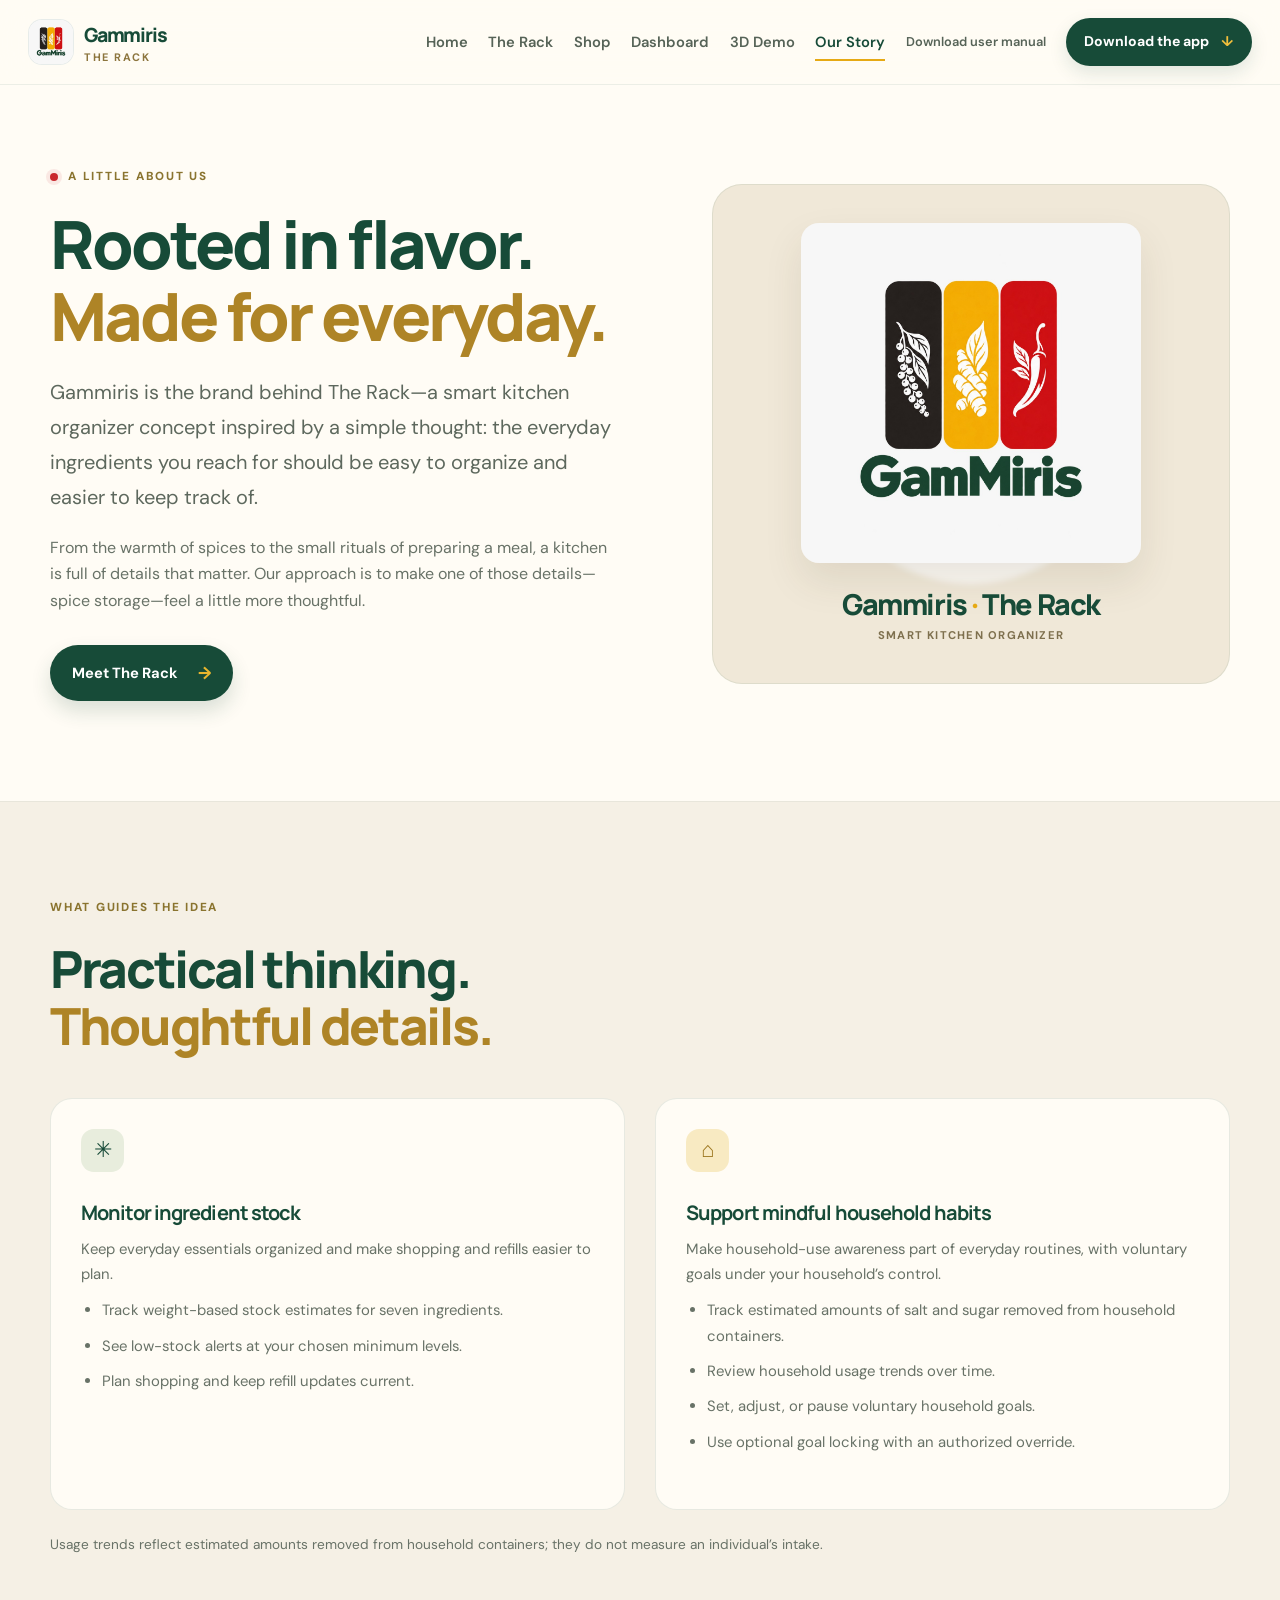
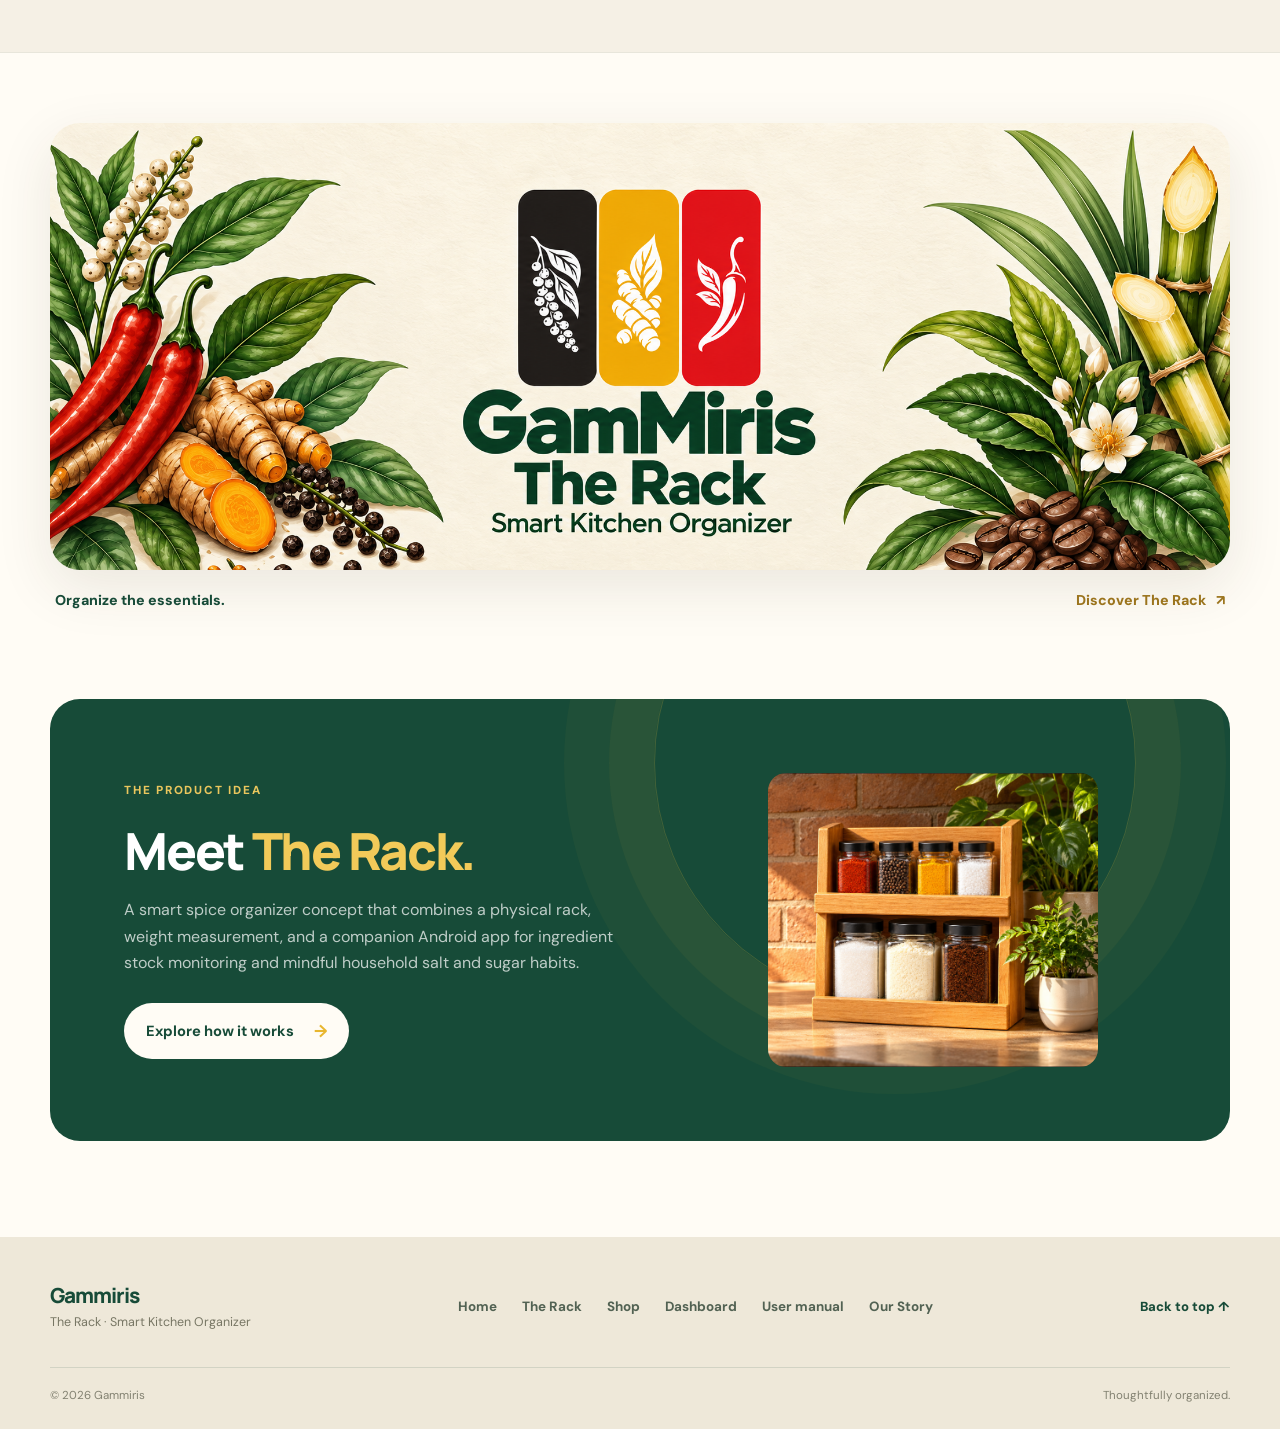
==== commit 5c066d66: "adding shop tab" ====
--- a/about.html
+++ b/about.html
@@ -15,7 +15,7 @@
 </head>
 <body>
   <a class="skip-link" href="#main">Skip to content</a>
-  <header class="site-header"><div class="nav-shell"><a class="brand" href="index.html" aria-label="Gammiris, home"><span class="brand-symbol"><img src="assets/gammiris-logo.jpeg" alt="" /></span><span class="brand-copy"><strong>Gammiris</strong><small>The Rack</small></span></a><button class="menu-toggle" type="button" aria-label="Open navigation" aria-expanded="false" aria-controls="site-nav"><span></span><span></span></button><nav class="site-nav" id="site-nav" aria-label="Main navigation"><a class="nav-link" href="index.html">Home</a><a class="nav-link" href="product.html">The Rack</a><a class="nav-link" href="dashboard.html">Dashboard</a><a class="nav-link" href="demo.html">3D Demo</a><a class="nav-link active" aria-current="page" href="about.html">Our Story</a><a class="nav-link manual-nav" href="downloads/GamMiris_The_Rack_User_Manual.pdf" download="GamMiris_The_Rack_User_Manual.pdf">Download user manual</a><a class="nav-cta" href="downloads/GamMiris_The_rack.apk" download="GamMiris_The_rack.apk">Download the app <span aria-hidden="true">↓</span></a></nav></div></header>
+  <header class="site-header"><div class="nav-shell"><a class="brand" href="index.html" aria-label="Gammiris, home"><span class="brand-symbol"><img src="assets/gammiris-logo.jpeg" alt="" /></span><span class="brand-copy"><strong>Gammiris</strong><small>The Rack</small></span></a><button class="menu-toggle" type="button" aria-label="Open navigation" aria-expanded="false" aria-controls="site-nav"><span></span><span></span></button><nav class="site-nav" id="site-nav" aria-label="Main navigation"><a class="nav-link" href="index.html">Home</a><a class="nav-link" href="product.html">The Rack</a><a class="nav-link" href="shop.html">Shop</a><a class="nav-link" href="dashboard.html">Dashboard</a><a class="nav-link" href="demo.html">3D Demo</a><a class="nav-link active" aria-current="page" href="about.html">Our Story</a><a class="nav-link manual-nav" href="downloads/GamMiris_The_Rack_User_Manual.pdf" download="GamMiris_The_Rack_User_Manual.pdf">Download user manual</a><a class="nav-cta" href="downloads/GamMiris_The_rack.apk" download="GamMiris_The_rack.apk">Download the app <span aria-hidden="true">↓</span></a></nav></div></header>
 
   <main id="main">
     <section class="story-hero container section-space">
@@ -30,6 +30,6 @@
     <section class="closing-section container section-space reveal"><div class="closing-card closing-card-simple"><div class="closing-copy"><p class="eyebrow eyebrow-light">The product idea</p><h2>Meet <em>The Rack.</em></h2><p>A smart spice organizer concept that combines a physical rack, weight measurement, and a companion Android app for ingredient stock monitoring and mindful household salt and sugar habits.</p><a class="button button-light" href="product.html#how-it-works">Explore how it works <span aria-hidden="true">→</span></a></div><div class="closing-product"><img src="assets/the-rack.png" alt="Wooden spice rack with clear spice jars"></div></div></section>
   </main>
 
-  <footer class="site-footer"><div class="container footer-main"><a class="footer-brand" href="index.html"><strong>Gammiris</strong><span>The Rack · Smart Kitchen Organizer</span></a><nav class="footer-nav" aria-label="Footer navigation"><a href="index.html">Home</a><a href="product.html">The Rack</a><a href="dashboard.html">Dashboard</a><a href="downloads/GamMiris_The_Rack_User_Manual.pdf" download="GamMiris_The_Rack_User_Manual.pdf">User manual</a><a href="about.html">Our Story</a></nav><a class="back-top" href="#main">Back to top ↑</a></div><div class="container footer-bottom"><span>© <span data-year></span> Gammiris</span><span>Thoughtfully organized.</span></div></footer>
+  <footer class="site-footer"><div class="container footer-main"><a class="footer-brand" href="index.html"><strong>Gammiris</strong><span>The Rack · Smart Kitchen Organizer</span></a><nav class="footer-nav" aria-label="Footer navigation"><a href="index.html">Home</a><a href="product.html">The Rack</a><a href="shop.html">Shop</a><a href="dashboard.html">Dashboard</a><a href="downloads/GamMiris_The_Rack_User_Manual.pdf" download="GamMiris_The_Rack_User_Manual.pdf">User manual</a><a href="about.html">Our Story</a></nav><a class="back-top" href="#main">Back to top ↑</a></div><div class="container footer-bottom"><span>© <span data-year></span> Gammiris</span><span>Thoughtfully organized.</span></div></footer>
 </body>
 </html>
--- a/styles.css
+++ b/styles.css
@@ -308,3 +308,666 @@
 
 /* One shared display with aligned topic descriptions */
 .unified-preview{display:grid;grid-template-columns:minmax(0,1.2fr) minmax(280px,.8fr);gap:clamp(30px,6vw,85px);align-items:center;padding-block:32px 55px}.unified-topics{display:grid;gap:28px}.unified-topics article{scroll-margin-top:160px}.unified-topics article+article{border-top:1px solid var(--line);padding-top:28px}.unified-topics h2{font-size:clamp(1.7rem,2.7vw,2.5rem);margin-bottom:14px}.unified-topics p:not(.eyebrow){color:var(--muted);margin-bottom:12px}.unified-topics .eyebrow{margin-bottom:14px}.unified-topics>.button{justify-self:start}.topic-screen-link{border:0;background:none;padding:0;font:inherit;font-weight:700;cursor:pointer;color:var(--green)}.unified-preview .carousel-slide img{width:auto;max-width:100%;height:clamp(420px,41vw,560px)}.unified-preview .screen-carousel{max-width:340px}.unified-preview .carousel-slide figcaption{min-height:82px}.unified-preview .carousel-stage{isolation:isolate}@media(max-width:700px){.unified-preview{grid-template-columns:1fr;padding-top:16px;gap:32px}.unified-topics{gap:24px}.unified-preview .carousel-slide img{height:auto;width:250px}.unified-topics h2{font-size:1.8rem}}
+
+/* ==========================================================================
+   Shop Page Styles
+   ========================================================================== */
+.shop-hero {
+  padding-top: 48px;
+  padding-bottom: 24px;
+}
+.shop-hero-content {
+  max-width: 780px;
+}
+.shop-hero h1 {
+  margin-bottom: 16px;
+}
+.shop-hero .lead {
+  max-width: 680px;
+  margin-bottom: 28px;
+}
+
+/* Trust pillars banner */
+.trust-strip {
+  display: grid;
+  grid-template-columns: repeat(4, 1fr);
+  gap: 16px;
+  margin-top: 36px;
+  padding: 22px 28px;
+  background: var(--cream);
+  border: 1px solid var(--line);
+  border-radius: var(--radius-lg);
+}
+.trust-item {
+  display: flex;
+  align-items: center;
+  gap: 14px;
+}
+.trust-icon {
+  width: 40px;
+  height: 40px;
+  border-radius: 12px;
+  background: rgba(23, 75, 56, .08);
+  display: grid;
+  place-items: center;
+  color: var(--green);
+  font-size: 1.15rem;
+  flex-shrink: 0;
+}
+.trust-text strong {
+  display: block;
+  font-size: 0.88rem;
+  color: var(--green);
+  font-weight: 700;
+  line-height: 1.25;
+}
+.trust-text small {
+  display: block;
+  font-size: 0.76rem;
+  color: var(--muted);
+}
+
+/* Shop Category Filter Navigation */
+.shop-filter-bar {
+  display: flex;
+  align-items: center;
+  justify-content: space-between;
+  gap: 16px;
+  margin-block: 40px 32px;
+  padding-bottom: 16px;
+  border-bottom: 1px solid var(--line);
+  flex-wrap: wrap;
+}
+.filter-tabs {
+  display: flex;
+  align-items: center;
+  gap: 10px;
+  flex-wrap: wrap;
+}
+.filter-btn {
+  padding: 9px 18px;
+  border-radius: 999px;
+  border: 1px solid var(--line);
+  background: var(--paper);
+  color: var(--muted);
+  font-weight: 600;
+  font-size: 0.88rem;
+  cursor: pointer;
+  transition: all 0.2s ease;
+}
+.filter-btn:hover {
+  color: var(--green);
+  border-color: var(--green);
+  transform: translateY(-1px);
+}
+.filter-btn.active {
+  background: var(--green);
+  color: white;
+  border-color: var(--green);
+  box-shadow: 0 4px 12px rgba(23, 75, 56, 0.15);
+}
+.shop-item-count {
+  font-size: 0.84rem;
+  color: var(--muted);
+  font-weight: 600;
+}
+
+/* Section Dividers in Shop */
+.shop-section-head {
+  display: flex;
+  align-items: flex-end;
+  justify-content: space-between;
+  margin-bottom: 28px;
+  gap: 20px;
+  flex-wrap: wrap;
+}
+.shop-section-head h2 {
+  font-size: clamp(1.8rem, 3.2vw, 2.5rem);
+  margin-bottom: 6px;
+}
+.shop-section-head p {
+  color: var(--muted);
+  font-size: 0.95rem;
+  margin-bottom: 0;
+}
+
+/* Product Grid */
+.shop-grid {
+  display: grid;
+  grid-template-columns: repeat(3, 1fr);
+  gap: 28px;
+  margin-bottom: 72px;
+}
+
+/* Product Card */
+.product-card {
+  position: relative;
+  background: var(--paper);
+  border: 1px solid rgba(23, 75, 56, .12);
+  border-radius: var(--radius-lg);
+  overflow: hidden;
+  display: flex;
+  flex-direction: column;
+  transition: transform 0.3s cubic-bezier(0.16, 1, 0.3, 1), box-shadow 0.3s ease, border-color 0.3s ease;
+  box-shadow: 0 8px 24px rgba(40, 35, 20, 0.04);
+}
+.product-card:hover {
+  transform: translateY(-8px);
+  box-shadow: 0 20px 45px rgba(23, 75, 56, 0.12);
+  border-color: rgba(23, 75, 56, 0.25);
+}
+
+/* Product Media */
+.product-media {
+  position: relative;
+  width: 100%;
+  aspect-ratio: 1 / 1;
+  background: #f7f3e8;
+  overflow: hidden;
+  border-bottom: 1px solid rgba(23, 75, 56, 0.08);
+}
+.product-image {
+  width: 100%;
+  height: 100%;
+  object-fit: cover;
+  transition: transform 0.6s cubic-bezier(0.16, 1, 0.3, 1);
+}
+.product-card:hover .product-image {
+  transform: scale(1.05);
+}
+.product-card-badges {
+  position: absolute;
+  top: 14px;
+  left: 14px;
+  display: flex;
+  flex-direction: column;
+  gap: 6px;
+  z-index: 2;
+}
+.badge {
+  display: inline-flex;
+  align-items: center;
+  gap: 6px;
+  padding: 5px 12px;
+  border-radius: 999px;
+  font-size: 0.72rem;
+  font-weight: 700;
+  letter-spacing: 0.04em;
+  text-transform: uppercase;
+}
+.badge-bestseller {
+  background: var(--green);
+  color: white;
+  box-shadow: 0 4px 10px rgba(23, 75, 56, 0.2);
+}
+.badge-popular {
+  background: #235d45;
+  color: white;
+}
+.badge-master {
+  background: #9b741d;
+  color: white;
+}
+.badge-tier {
+  background: rgba(255, 252, 245, 0.95);
+  color: var(--green);
+  border: 1px solid rgba(23, 75, 56, 0.12);
+  backdrop-filter: blur(8px);
+}
+.badge-coming-soon {
+  background: #b58622;
+  color: white;
+  box-shadow: 0 4px 10px rgba(181, 134, 34, 0.25);
+}
+
+/* Card Body */
+.product-content {
+  padding: 24px;
+  display: flex;
+  flex-direction: column;
+  flex-grow: 1;
+}
+.product-category {
+  display: inline-block;
+  color: #8c753d;
+  font-size: 0.72rem;
+  font-weight: 800;
+  text-transform: uppercase;
+  letter-spacing: 0.12em;
+  margin-bottom: 6px;
+}
+.product-title {
+  font-size: 1.35rem;
+  font-weight: 800;
+  color: var(--green);
+  line-height: 1.25;
+  margin-bottom: 10px;
+}
+.product-desc {
+  font-size: 0.9rem;
+  color: #556256;
+  line-height: 1.55;
+  margin-bottom: 16px;
+}
+
+/* Spec Chips */
+.product-chips {
+  display: flex;
+  flex-wrap: wrap;
+  gap: 6px;
+  margin-bottom: 16px;
+}
+.chip {
+  display: inline-flex;
+  align-items: center;
+  gap: 5px;
+  padding: 4px 10px;
+  background: #f0ebe0;
+  color: var(--green);
+  border-radius: 6px;
+  font-size: 0.74rem;
+  font-weight: 600;
+}
+
+/* Details Accordion inside Card */
+.product-details-toggle {
+  margin-top: auto;
+  border-top: 1px dashed rgba(23, 75, 56, 0.15);
+  padding-top: 12px;
+  margin-bottom: 18px;
+}
+.product-details-toggle details {
+  cursor: pointer;
+}
+.product-details-toggle summary {
+  display: flex;
+  align-items: center;
+  justify-content: space-between;
+  font-size: 0.82rem;
+  font-weight: 700;
+  color: var(--green);
+  list-style: none;
+}
+.product-details-toggle summary::-webkit-details-marker {
+  display: none;
+}
+.product-details-toggle summary span.chevron {
+  transition: transform 0.2s ease;
+  font-size: 0.9rem;
+  color: #9a741b;
+}
+.product-details-toggle details[open] summary span.chevron {
+  transform: rotate(180deg);
+}
+.spec-list {
+  list-style: none;
+  padding: 10px 0 0;
+  margin: 0;
+  display: grid;
+  gap: 7px;
+  font-size: 0.8rem;
+  color: #5d685d;
+}
+.spec-list li {
+  display: flex;
+  justify-content: space-between;
+  border-bottom: 1px dotted rgba(23, 75, 56, 0.1);
+  padding-bottom: 4px;
+}
+.spec-list li strong {
+  color: var(--ink);
+  font-weight: 600;
+}
+.spec-list li span {
+  text-align: right;
+  color: #4b584c;
+}
+
+/* Product Card Footer */
+.product-card-footer {
+  display: flex;
+  align-items: center;
+  justify-content: space-between;
+  gap: 12px;
+  padding-top: 16px;
+  border-top: 1px solid rgba(23, 75, 56, 0.1);
+  margin-top: auto;
+}
+.price-block {
+  display: flex;
+  flex-direction: column;
+}
+.price-label {
+  font-size: 0.68rem;
+  text-transform: uppercase;
+  letter-spacing: 0.1em;
+  font-weight: 800;
+  color: #8c753d;
+}
+.price-value {
+  font-family: 'Manrope', sans-serif;
+  font-size: 1.45rem;
+  font-weight: 800;
+  color: var(--green);
+  letter-spacing: -0.03em;
+  line-height: 1.1;
+}
+.price-value small {
+  font-size: 0.88rem;
+  font-weight: 700;
+  color: #7b887a;
+  margin-left: 2px;
+}
+
+/* Buy Now Button */
+.buy-btn {
+  display: inline-flex;
+  align-items: center;
+  justify-content: center;
+  gap: 10px;
+  padding: 12px 20px;
+  border-radius: 999px;
+  background: var(--green);
+  color: white;
+  font-size: 0.88rem;
+  font-weight: 700;
+  border: none;
+  cursor: pointer;
+  transition: all 0.2s ease;
+  box-shadow: 0 6px 16px rgba(23, 75, 56, 0.15);
+}
+.buy-btn:hover {
+  background: #103e2d;
+  transform: translateY(-2px);
+  box-shadow: 0 9px 22px rgba(23, 75, 56, 0.22);
+}
+.buy-btn span.arrow {
+  color: var(--gold);
+  font-weight: 800;
+  transition: transform 0.2s ease;
+}
+.buy-btn:hover span.arrow {
+  transform: translateX(3px);
+}
+
+/* Coming Soon Buttons */
+.coming-soon-btn {
+  display: inline-flex;
+  align-items: center;
+  justify-content: center;
+  gap: 8px;
+  padding: 11px 18px;
+  border-radius: 999px;
+  background: #f1ebd9;
+  color: #7a6320;
+  border: 1px solid rgba(181, 134, 34, 0.3);
+  font-size: 0.85rem;
+  font-weight: 700;
+  cursor: pointer;
+  transition: all 0.2s ease;
+}
+.coming-soon-btn:hover {
+  background: #e8debe;
+  color: #5c470e;
+  transform: translateY(-2px);
+}
+.card-coming-soon {
+  background: rgba(255, 252, 245, 0.85);
+  border-style: dashed;
+}
+.card-coming-soon .product-media {
+  filter: saturate(0.96);
+}
+
+/* Custom Order / Artisan Banner */
+.shop-artisan-band {
+  background: var(--cream);
+  border: 1px solid var(--line);
+  border-radius: var(--radius-xl);
+  padding: clamp(32px, 5vw, 48px);
+  display: grid;
+  grid-template-columns: 1.2fr 0.8fr;
+  gap: 36px;
+  align-items: center;
+  margin-bottom: 72px;
+}
+.artisan-copy h3 {
+  font-size: 1.85rem;
+  margin-bottom: 12px;
+}
+.artisan-copy p {
+  color: #596558;
+  font-size: 0.98rem;
+  margin-bottom: 20px;
+}
+.artisan-perks {
+  display: grid;
+  grid-template-columns: 1fr 1fr;
+  gap: 12px;
+}
+.artisan-perk-item {
+  display: flex;
+  align-items: center;
+  gap: 10px;
+  font-size: 0.85rem;
+  font-weight: 600;
+  color: var(--green);
+}
+.artisan-perk-item i {
+  color: #9a741b;
+  font-style: normal;
+}
+
+/* Modal Dialog for Buy Now & Product Inquiries */
+.shop-modal {
+  border: none;
+  border-radius: var(--radius-lg);
+  padding: 0;
+  background: transparent;
+  max-width: 600px;
+  width: min(92vw, 600px);
+  box-shadow: 0 25px 60px rgba(20, 45, 30, 0.28);
+}
+.shop-modal::backdrop {
+  background: rgba(23, 45, 33, 0.55);
+  backdrop-filter: blur(8px);
+}
+.shop-modal-box {
+  background: var(--paper);
+  border: 1px solid rgba(23, 75, 56, 0.15);
+  border-radius: var(--radius-lg);
+  overflow: hidden;
+  display: flex;
+  flex-direction: column;
+}
+.shop-modal-header {
+  padding: 20px 24px;
+  background: var(--cream);
+  border-bottom: 1px solid var(--line);
+  display: flex;
+  align-items: center;
+  justify-content: space-between;
+}
+.shop-modal-header h3 {
+  margin: 0;
+  font-size: 1.25rem;
+  color: var(--green);
+}
+.shop-modal-close {
+  background: none;
+  border: 1px solid var(--line);
+  width: 34px;
+  height: 34px;
+  border-radius: 50%;
+  font-size: 1.2rem;
+  line-height: 1;
+  color: var(--muted);
+  cursor: pointer;
+  display: grid;
+  place-items: center;
+  transition: all 0.2s ease;
+}
+.shop-modal-close:hover {
+  background: white;
+  color: var(--green);
+  border-color: var(--green);
+}
+.shop-modal-body {
+  padding: 24px;
+}
+.modal-product-summary {
+  display: flex;
+  gap: 18px;
+  padding: 16px;
+  background: #f7f3e8;
+  border-radius: 14px;
+  border: 1px solid rgba(23, 75, 56, 0.08);
+  margin-bottom: 20px;
+  align-items: center;
+}
+.modal-product-thumb {
+  width: 76px;
+  height: 76px;
+  border-radius: 10px;
+  object-fit: cover;
+  flex-shrink: 0;
+}
+.modal-product-info strong {
+  display: block;
+  font-size: 1.05rem;
+  color: var(--green);
+}
+.modal-product-info .modal-price {
+  font-family: 'Manrope', sans-serif;
+  font-size: 1.25rem;
+  font-weight: 800;
+  color: #9a741b;
+  margin-top: 4px;
+}
+.modal-notice {
+  font-size: 0.88rem;
+  color: #536254;
+  line-height: 1.6;
+  margin-bottom: 20px;
+  padding: 14px 18px;
+  border-radius: 12px;
+  background: #f4ede0;
+  border-left: 4px solid var(--gold);
+}
+.modal-actions {
+  display: flex;
+  flex-direction: column;
+  gap: 10px;
+}
+.modal-wa-btn {
+  display: flex;
+  align-items: center;
+  justify-content: center;
+  gap: 10px;
+  background: #174b38;
+  color: white;
+  padding: 14px 22px;
+  border-radius: 999px;
+  font-weight: 700;
+  font-size: 0.95rem;
+  text-decoration: none;
+  transition: all 0.2s ease;
+  box-shadow: 0 8px 18px rgba(23, 75, 56, 0.2);
+}
+.modal-wa-btn:hover {
+  background: #103a2b;
+  transform: translateY(-2px);
+}
+.modal-cancel-btn {
+  background: transparent;
+  border: 1px solid var(--line);
+  color: var(--muted);
+  padding: 12px;
+  border-radius: 999px;
+  font-weight: 600;
+  cursor: pointer;
+  transition: all 0.2s ease;
+}
+.modal-cancel-btn:hover {
+  background: #f5f0e5;
+  color: var(--green);
+}
+
+/* Toast message */
+.shop-toast {
+  position: fixed;
+  bottom: 24px;
+  right: 24px;
+  background: var(--green);
+  color: white;
+  padding: 14px 22px;
+  border-radius: 14px;
+  font-weight: 600;
+  font-size: 0.9rem;
+  box-shadow: 0 12px 30px rgba(10, 40, 25, 0.25);
+  display: flex;
+  align-items: center;
+  gap: 12px;
+  z-index: 1000;
+  transform: translateY(100px);
+  opacity: 0;
+  transition: transform 0.3s cubic-bezier(0.16, 1, 0.3, 1), opacity 0.3s ease;
+  pointer-events: none;
+}
+.shop-toast.show {
+  transform: translateY(0);
+  opacity: 1;
+  pointer-events: auto;
+}
+.shop-toast-icon {
+  color: var(--gold);
+  font-size: 1.2rem;
+}
+
+/* Responsive adjustments for shop */
+@media (max-width: 1050px) {
+  .shop-grid {
+    grid-template-columns: repeat(2, 1fr);
+  }
+  .trust-strip {
+    grid-template-columns: repeat(2, 1fr);
+  }
+  .shop-artisan-band {
+    grid-template-columns: 1fr;
+  }
+}
+@media (max-width: 700px) {
+  .shop-grid {
+    grid-template-columns: 1fr;
+    gap: 20px;
+  }
+  .trust-strip {
+    grid-template-columns: 1fr;
+    gap: 14px;
+    padding: 18px 20px;
+  }
+  .product-content {
+    padding: 20px;
+  }
+  .product-title {
+    font-size: 1.2rem;
+  }
+  .price-value {
+    font-size: 1.3rem;
+  }
+  .buy-btn {
+    padding: 10px 16px;
+    font-size: 0.82rem;
+  }
+  .filter-tabs {
+    width: 100%;
+  }
+  .filter-btn {
+    flex-grow: 1;
+    text-align: center;
+  }
+  .artisan-perks {
+    grid-template-columns: 1fr;
+  }
+}
+
